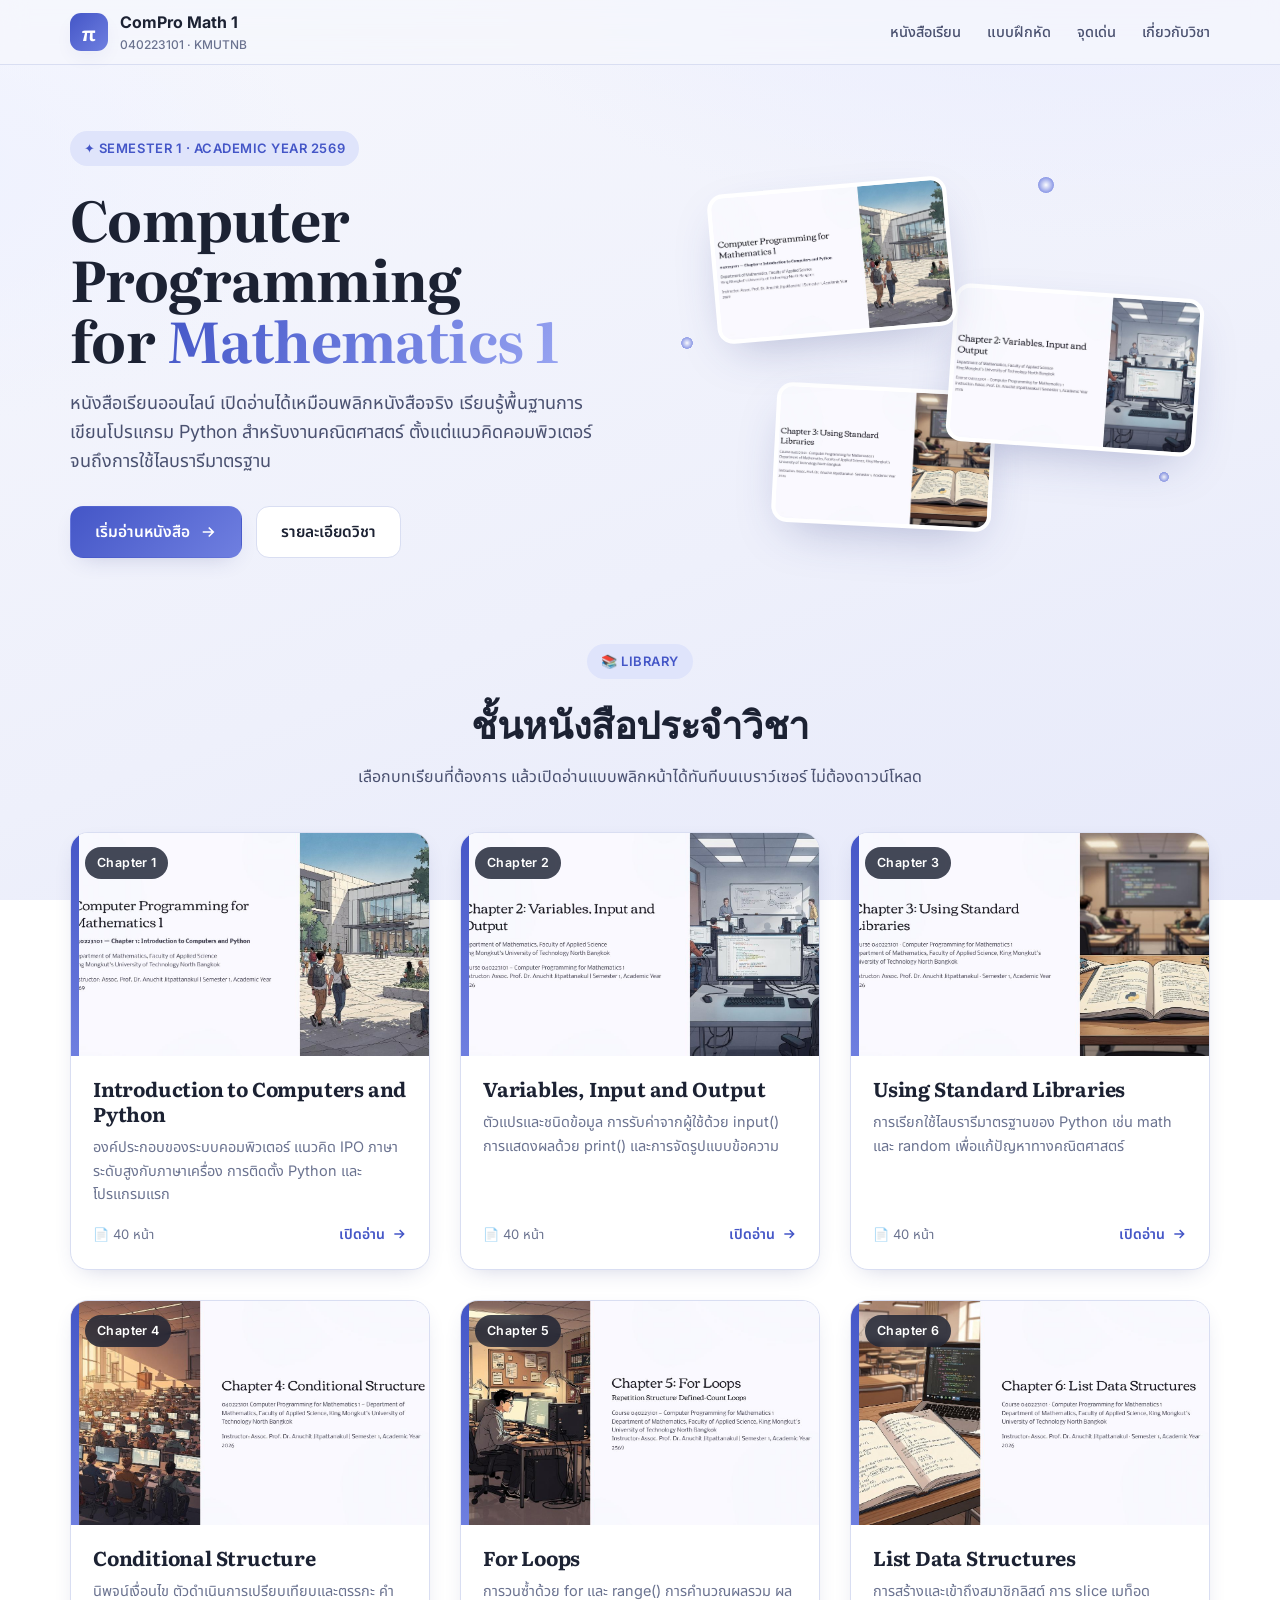
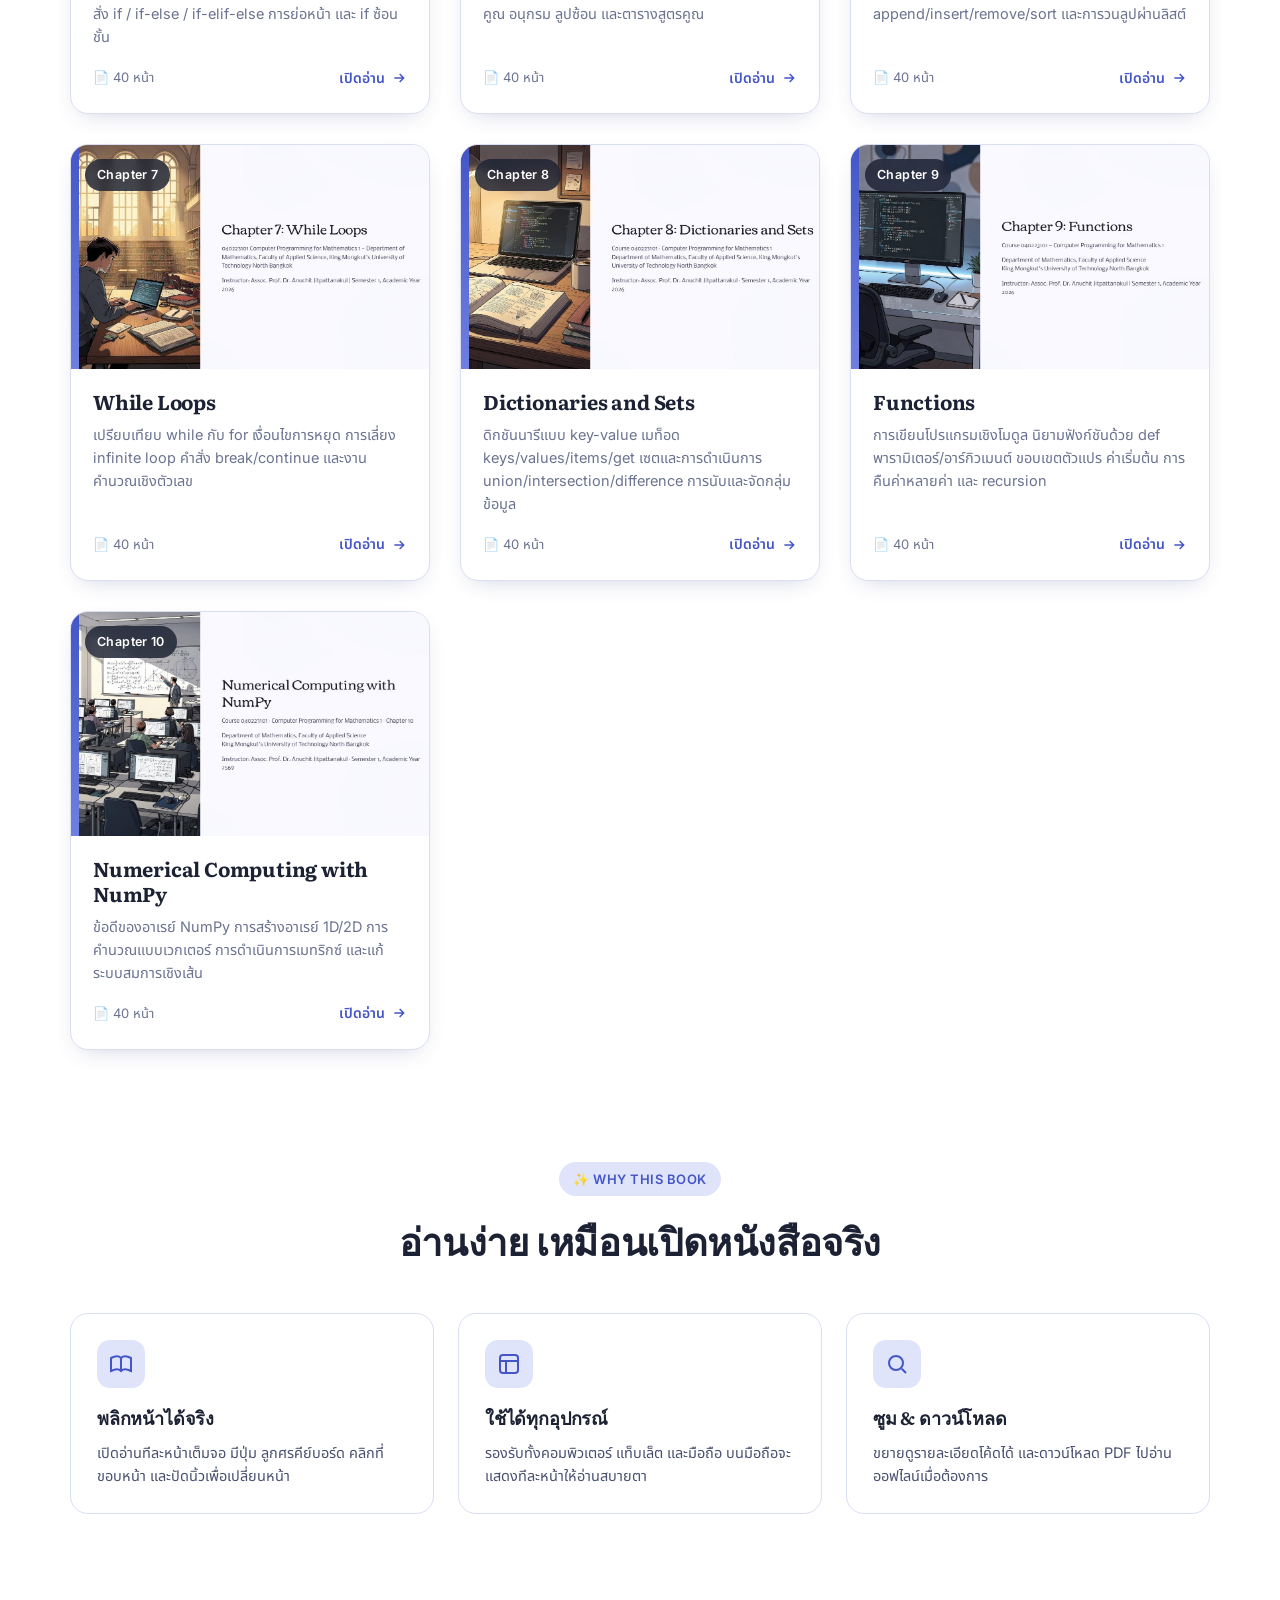
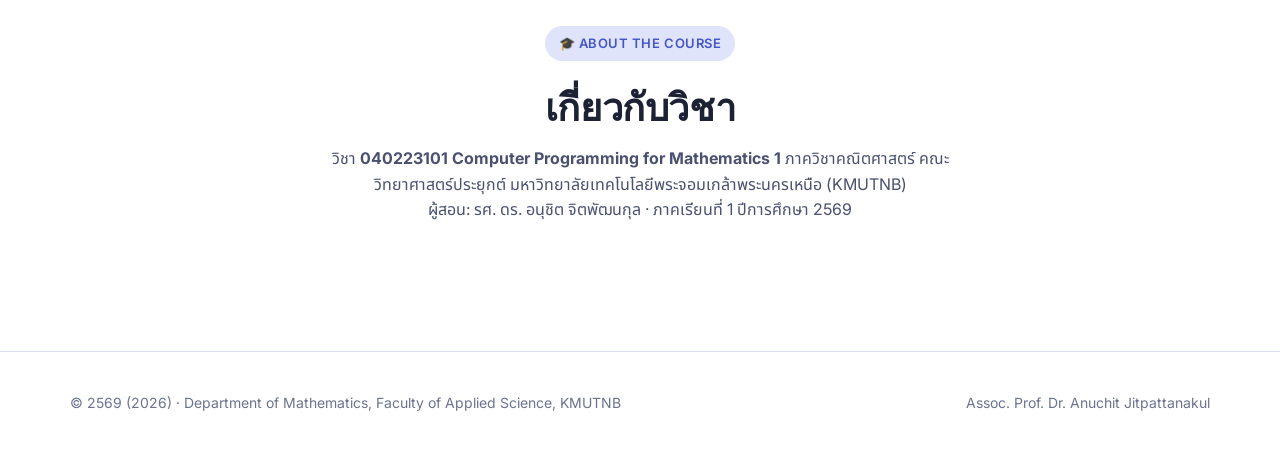
==== index.html @ 6111bec7 "เพิ่มหน้าแบบฝึกหัด (Colab) รายบท 1–10 - เพิ่มโน้ตบุ๊กแบบฝึกหัดใน exercises/chapter-1..10.ipynb - สร้" ====
<!DOCTYPE html>
<html lang="th">
<head>
  <meta charset="UTF-8" />
  <meta name="viewport" content="width=device-width, initial-scale=1.0" />
  <title>Computer Programming for Mathematics 1 — 040223101</title>
  <meta name="description" content="หนังสือเรียนออนไลน์ วิชา Computer Programming for Mathematics 1 (040223101) — KMUTNB" />
  <link rel="preconnect" href="https://fonts.googleapis.com" />
  <link rel="preconnect" href="https://fonts.gstatic.com" crossorigin />
  <link href="https://fonts.googleapis.com/css2?family=Literata:ital,opsz,wght@0,7..72,400;0,7..72,600;0,7..72,700;1,7..72,400&family=Inter:wght@400;500;600;700&family=Noto+Sans+Thai:wght@400;500;600;700&display=swap" rel="stylesheet" />
  <link rel="stylesheet" href="assets/css/style.css" />
  <link rel="icon" href="data:image/svg+xml,%3Csvg xmlns='http://www.w3.org/2000/svg' viewBox='0 0 100 100'%3E%3Crect width='100' height='100' rx='24' fill='%234456c7'/%3E%3Ctext x='50' y='70' font-size='62' text-anchor='middle' fill='white' font-family='Georgia'%3E%CF%80%3C/text%3E%3C/svg%3E" />
</head>
<body>
  <!-- Top bar -->
  <header class="topbar">
    <div class="container">
      <a class="brand" href="index.html">
        <span class="logo">π</span>
        <span>ComPro Math 1
          <small>040223101 · KMUTNB</small>
        </span>
      </a>
      <nav class="topnav">
        <a href="#books">หนังสือเรียน</a>
        <a href="exercises.html">แบบฝึกหัด</a>
        <a href="#features">จุดเด่น</a>
        <a href="#about">เกี่ยวกับวิชา</a>
      </nav>
    </div>
  </header>

  <!-- Hero -->
  <section class="hero">
    <div class="container hero-grid">
      <div>
        <span class="eyebrow">✦ Semester 1 · Academic Year 2569</span>
        <h1>Computer Programming<br />for <span class="grad">Mathematics 1</span></h1>
        <p class="lead">
          หนังสือเรียนออนไลน์ เปิดอ่านได้เหมือนพลิกหนังสือจริง
          เรียนรู้พื้นฐานการเขียนโปรแกรม Python สำหรับงานคณิตศาสตร์
          ตั้งแต่แนวคิดคอมพิวเตอร์จนถึงการใช้ไลบรารีมาตรฐาน
        </p>
        <div class="hero-cta">
          <a class="btn btn-primary" href="#books">
            เริ่มอ่านหนังสือ
            <svg width="18" height="18" viewBox="0 0 24 24" fill="none" stroke="currentColor" stroke-width="2.2"><path d="M5 12h14M13 6l6 6-6 6"/></svg>
          </a>
          <a class="btn btn-ghost" href="#about">รายละเอียดวิชา</a>
        </div>
      </div>
      <div class="hero-art" aria-hidden="true">
        <div class="float-card c1"><img src="assets/img/covers/chapter-1.jpg" alt="" /></div>
        <div class="float-card c2"><img src="assets/img/covers/chapter-2.jpg" alt="" /></div>
        <div class="float-card c3"><img src="assets/img/covers/chapter-3.jpg" alt="" /></div>
        <span class="spark" style="top:6%; right:30%;"></span>
        <span class="spark" style="bottom:14%; right:8%; width:10px; height:10px;"></span>
        <span class="spark" style="top:48%; left:-2%; width:12px; height:12px;"></span>
      </div>
    </div>
  </section>

  <!-- Books -->
  <section class="section" id="books">
    <div class="container">
      <div class="section-head">
        <span class="eyebrow">📚 Library</span>
        <h2>ชั้นหนังสือประจำวิชา</h2>
        <p>เลือกบทเรียนที่ต้องการ แล้วเปิดอ่านแบบพลิกหน้าได้ทันทีบนเบราว์เซอร์ ไม่ต้องดาวน์โหลด</p>
      </div>
      <div class="shelf">

        <a class="book" href="reader.html?book=chapter-1">
          <div class="book-cover">
            <span class="spine"></span>
            <img src="assets/img/covers/chapter-1.jpg" alt="ปกบทที่ 1" />
            <span class="ch-badge">Chapter 1</span>
          </div>
          <div class="book-body">
            <h3>Introduction to Computers and Python</h3>
            <p>องค์ประกอบของระบบคอมพิวเตอร์ แนวคิด IPO ภาษาระดับสูงกับภาษาเครื่อง การติดตั้ง Python และโปรแกรมแรก</p>
            <div class="book-meta">
              <span class="pages">📄 40 หน้า</span>
              <span class="open">เปิดอ่าน
                <svg width="16" height="16" viewBox="0 0 24 24" fill="none" stroke="currentColor" stroke-width="2.2"><path d="M5 12h14M13 6l6 6-6 6"/></svg>
              </span>
            </div>
          </div>
        </a>

        <a class="book" href="reader.html?book=chapter-2">
          <div class="book-cover">
            <span class="spine"></span>
            <img src="assets/img/covers/chapter-2.jpg" alt="ปกบทที่ 2" />
            <span class="ch-badge">Chapter 2</span>
          </div>
          <div class="book-body">
            <h3>Variables, Input and Output</h3>
            <p>ตัวแปรและชนิดข้อมูล การรับค่าจากผู้ใช้ด้วย input() การแสดงผลด้วย print() และการจัดรูปแบบข้อความ</p>
            <div class="book-meta">
              <span class="pages">📄 40 หน้า</span>
              <span class="open">เปิดอ่าน
                <svg width="16" height="16" viewBox="0 0 24 24" fill="none" stroke="currentColor" stroke-width="2.2"><path d="M5 12h14M13 6l6 6-6 6"/></svg>
              </span>
            </div>
          </div>
        </a>

        <a class="book" href="reader.html?book=chapter-3">
          <div class="book-cover">
            <span class="spine"></span>
            <img src="assets/img/covers/chapter-3.jpg" alt="ปกบทที่ 3" />
            <span class="ch-badge">Chapter 3</span>
          </div>
          <div class="book-body">
            <h3>Using Standard Libraries</h3>
            <p>การเรียกใช้ไลบรารีมาตรฐานของ Python เช่น math และ random เพื่อแก้ปัญหาทางคณิตศาสตร์</p>
            <div class="book-meta">
              <span class="pages">📄 40 หน้า</span>
              <span class="open">เปิดอ่าน
                <svg width="16" height="16" viewBox="0 0 24 24" fill="none" stroke="currentColor" stroke-width="2.2"><path d="M5 12h14M13 6l6 6-6 6"/></svg>
              </span>
            </div>
          </div>
        </a>

        <a class="book" href="reader.html?book=chapter-4">
          <div class="book-cover">
            <span class="spine"></span>
            <img src="assets/img/covers/chapter-4.jpg" alt="ปกบทที่ 4" />
            <span class="ch-badge">Chapter 4</span>
          </div>
          <div class="book-body">
            <h3>Conditional Structure</h3>
            <p>นิพจน์เงื่อนไข ตัวดำเนินการเปรียบเทียบและตรรกะ คำสั่ง if / if-else / if-elif-else การย่อหน้า และ if ซ้อนชั้น</p>
            <div class="book-meta">
              <span class="pages">📄 40 หน้า</span>
              <span class="open">เปิดอ่าน
                <svg width="16" height="16" viewBox="0 0 24 24" fill="none" stroke="currentColor" stroke-width="2.2"><path d="M5 12h14M13 6l6 6-6 6"/></svg>
              </span>
            </div>
          </div>
        </a>

        <a class="book" href="reader.html?book=chapter-5">
          <div class="book-cover">
            <span class="spine"></span>
            <img src="assets/img/covers/chapter-5.jpg" alt="ปกบทที่ 5" />
            <span class="ch-badge">Chapter 5</span>
          </div>
          <div class="book-body">
            <h3>For Loops</h3>
            <p>การวนซ้ำด้วย for และ range() การคำนวณผลรวม ผลคูณ อนุกรม ลูปซ้อน และตารางสูตรคูณ</p>
            <div class="book-meta">
              <span class="pages">📄 40 หน้า</span>
              <span class="open">เปิดอ่าน
                <svg width="16" height="16" viewBox="0 0 24 24" fill="none" stroke="currentColor" stroke-width="2.2"><path d="M5 12h14M13 6l6 6-6 6"/></svg>
              </span>
            </div>
          </div>
        </a>

        <a class="book" href="reader.html?book=chapter-6">
          <div class="book-cover">
            <span class="spine"></span>
            <img src="assets/img/covers/chapter-6.jpg" alt="ปกบทที่ 6" />
            <span class="ch-badge">Chapter 6</span>
          </div>
          <div class="book-body">
            <h3>List Data Structures</h3>
            <p>การสร้างและเข้าถึงสมาชิกลิสต์ การ slice เมท็อด append/insert/remove/sort และการวนลูปผ่านลิสต์</p>
            <div class="book-meta">
              <span class="pages">📄 40 หน้า</span>
              <span class="open">เปิดอ่าน
                <svg width="16" height="16" viewBox="0 0 24 24" fill="none" stroke="currentColor" stroke-width="2.2"><path d="M5 12h14M13 6l6 6-6 6"/></svg>
              </span>
            </div>
          </div>
        </a>

        <a class="book" href="reader.html?book=chapter-7">
          <div class="book-cover">
            <span class="spine"></span>
            <img src="assets/img/covers/chapter-7.jpg" alt="ปกบทที่ 7" />
            <span class="ch-badge">Chapter 7</span>
          </div>
          <div class="book-body">
            <h3>While Loops</h3>
            <p>เปรียบเทียบ while กับ for เงื่อนไขการหยุด การเลี่ยง infinite loop คำสั่ง break/continue และงานคำนวณเชิงตัวเลข</p>
            <div class="book-meta">
              <span class="pages">📄 40 หน้า</span>
              <span class="open">เปิดอ่าน
                <svg width="16" height="16" viewBox="0 0 24 24" fill="none" stroke="currentColor" stroke-width="2.2"><path d="M5 12h14M13 6l6 6-6 6"/></svg>
              </span>
            </div>
          </div>
        </a>

        <a class="book" href="reader.html?book=chapter-8">
          <div class="book-cover">
            <span class="spine"></span>
            <img src="assets/img/covers/chapter-8.jpg" alt="ปกบทที่ 8" />
            <span class="ch-badge">Chapter 8</span>
          </div>
          <div class="book-body">
            <h3>Dictionaries and Sets</h3>
            <p>ดิกชันนารีแบบ key-value เมท็อด keys/values/items/get เซตและการดำเนินการ union/intersection/difference การนับและจัดกลุ่มข้อมูล</p>
            <div class="book-meta">
              <span class="pages">📄 40 หน้า</span>
              <span class="open">เปิดอ่าน
                <svg width="16" height="16" viewBox="0 0 24 24" fill="none" stroke="currentColor" stroke-width="2.2"><path d="M5 12h14M13 6l6 6-6 6"/></svg>
              </span>
            </div>
          </div>
        </a>

        <a class="book" href="reader.html?book=chapter-9">
          <div class="book-cover">
            <span class="spine"></span>
            <img src="assets/img/covers/chapter-9.jpg" alt="ปกบทที่ 9" />
            <span class="ch-badge">Chapter 9</span>
          </div>
          <div class="book-body">
            <h3>Functions</h3>
            <p>การเขียนโปรแกรมเชิงโมดูล นิยามฟังก์ชันด้วย def พารามิเตอร์/อาร์กิวเมนต์ ขอบเขตตัวแปร ค่าเริ่มต้น การคืนค่าหลายค่า และ recursion</p>
            <div class="book-meta">
              <span class="pages">📄 40 หน้า</span>
              <span class="open">เปิดอ่าน
                <svg width="16" height="16" viewBox="0 0 24 24" fill="none" stroke="currentColor" stroke-width="2.2"><path d="M5 12h14M13 6l6 6-6 6"/></svg>
              </span>
            </div>
          </div>
        </a>

        <a class="book" href="reader.html?book=chapter-10">
          <div class="book-cover">
            <span class="spine"></span>
            <img src="assets/img/covers/chapter-10.jpg" alt="ปกบทที่ 10" />
            <span class="ch-badge">Chapter 10</span>
          </div>
          <div class="book-body">
            <h3>Numerical Computing with NumPy</h3>
            <p>ข้อดีของอาเรย์ NumPy การสร้างอาเรย์ 1D/2D การคำนวณแบบเวกเตอร์ การดำเนินการเมทริกซ์ และแก้ระบบสมการเชิงเส้น</p>
            <div class="book-meta">
              <span class="pages">📄 40 หน้า</span>
              <span class="open">เปิดอ่าน
                <svg width="16" height="16" viewBox="0 0 24 24" fill="none" stroke="currentColor" stroke-width="2.2"><path d="M5 12h14M13 6l6 6-6 6"/></svg>
              </span>
            </div>
          </div>
        </a>

      </div>
    </div>
  </section>

  <!-- Features -->
  <section class="section" id="features">
    <div class="container">
      <div class="section-head">
        <span class="eyebrow">✨ Why this book</span>
        <h2>อ่านง่าย เหมือนเปิดหนังสือจริง</h2>
      </div>
      <div class="features">
        <div class="feature">
          <div class="ico"><svg width="24" height="24" viewBox="0 0 24 24" fill="none" stroke="currentColor" stroke-width="2"><path d="M2 6c4-2 8-2 10 0 2-2 6-2 10 0v13c-4-2-8-2-10 0-2-2-6-2-10 0V6Z"/><path d="M12 6v13"/></svg></div>
          <h3>พลิกหน้าได้จริง</h3>
          <p>เปิดอ่านทีละหน้าเต็มจอ มีปุ่ม ลูกศรคีย์บอร์ด คลิกที่ขอบหน้า และปัดนิ้วเพื่อเปลี่ยนหน้า</p>
        </div>
        <div class="feature">
          <div class="ico"><svg width="24" height="24" viewBox="0 0 24 24" fill="none" stroke="currentColor" stroke-width="2"><rect x="3" y="3" width="18" height="18" rx="3"/><path d="M3 9h18M9 21V9"/></svg></div>
          <h3>ใช้ได้ทุกอุปกรณ์</h3>
          <p>รองรับทั้งคอมพิวเตอร์ แท็บเล็ต และมือถือ บนมือถือจะแสดงทีละหน้าให้อ่านสบายตา</p>
        </div>
        <div class="feature">
          <div class="ico"><svg width="24" height="24" viewBox="0 0 24 24" fill="none" stroke="currentColor" stroke-width="2"><circle cx="11" cy="11" r="7"/><path d="m21 21-4.3-4.3"/></svg></div>
          <h3>ซูม &amp; ดาวน์โหลด</h3>
          <p>ขยายดูรายละเอียดโค้ดได้ และดาวน์โหลด PDF ไปอ่านออฟไลน์เมื่อต้องการ</p>
        </div>
      </div>
    </div>
  </section>

  <!-- About -->
  <section class="section" id="about">
    <div class="container">
      <div class="section-head">
        <span class="eyebrow">🎓 About the course</span>
        <h2>เกี่ยวกับวิชา</h2>
        <p>
          วิชา <strong>040223101 Computer Programming for Mathematics 1</strong>
          ภาควิชาคณิตศาสตร์ คณะวิทยาศาสตร์ประยุกต์
          มหาวิทยาลัยเทคโนโลยีพระจอมเกล้าพระนครเหนือ (KMUTNB)<br />
          ผู้สอน: รศ. ดร. อนุชิต จิตพัฒนกุล · ภาคเรียนที่ 1 ปีการศึกษา 2569
        </p>
      </div>
    </div>
  </section>

  <footer class="footer">
    <div class="container">
      <span>© 2569 (2026) · Department of Mathematics, Faculty of Applied Science, KMUTNB</span>
      <span>Assoc. Prof. Dr. Anuchit Jitpattanakul</span>
    </div>
  </footer>
</body>
</html>
---- assets/css/style.css ----
/* ============================================================
   Computer Programming for Mathematics 1
   Anime-themed course site — matches the Gamma slide aesthetic
   ============================================================ */

:root {
  --bg-1: #f6f7fd;
  --bg-2: #eef0fb;
  --bg-3: #e6e9fa;
  --ink: #1c2233;
  --ink-soft: #4a5170;
  --muted: #6b7390;
  --accent: #4456c7;       /* periwinkle / indigo */
  --accent-2: #6f7fe0;
  --accent-soft: #c8d0f6;  /* lavender boxes from the slides */
  --accent-bg: #dfe4fb;
  --card: #ffffff;
  --line: #d9def2;
  --shadow: 0 18px 50px -18px rgba(45, 56, 130, .35);
  --shadow-sm: 0 8px 24px -12px rgba(45, 56, 130, .30);
  --serif: "Literata", "Lora", Georgia, "Times New Roman", serif;
  --sans: "Inter", "Noto Sans Thai", system-ui, -apple-system, sans-serif;
  --radius: 18px;
}

* { box-sizing: border-box; margin: 0; padding: 0; }

html { scroll-behavior: smooth; }

body {
  font-family: var(--sans);
  color: var(--ink);
  background:
    radial-gradient(1200px 600px at 85% -10%, #e9ecff 0%, transparent 55%),
    radial-gradient(900px 500px at -10% 20%, #eef1ff 0%, transparent 50%),
    linear-gradient(160deg, var(--bg-1) 0%, var(--bg-2) 60%, var(--bg-3) 100%);
  background-attachment: fixed;
  min-height: 100vh;
  line-height: 1.6;
  -webkit-font-smoothing: antialiased;
}

h1, h2, h3, .serif { font-family: var(--serif); letter-spacing: -.01em; }

a { color: var(--accent); text-decoration: none; }
a:hover { text-decoration: underline; }

.container { width: min(1140px, 92vw); margin: 0 auto; }

/* ---------- Top bar ---------- */
.topbar {
  position: sticky; top: 0; z-index: 50;
  backdrop-filter: blur(12px);
  background: rgba(246, 247, 253, .72);
  border-bottom: 1px solid var(--line);
}
.topbar .container {
  display: flex; align-items: center; justify-content: space-between;
  height: 64px;
}
.brand { display: flex; align-items: center; gap: 12px; font-weight: 700; color: var(--ink); }
.brand .logo {
  width: 38px; height: 38px; border-radius: 11px;
  display: grid; place-items: center; color: #fff; font-family: var(--serif);
  font-size: 20px; font-weight: 700;
  background: linear-gradient(135deg, var(--accent) 0%, var(--accent-2) 100%);
  box-shadow: var(--shadow-sm);
}
.brand small { display: block; font-weight: 500; color: var(--muted); font-size: 12px; }
.topnav { display: flex; gap: 26px; font-size: 14.5px; font-weight: 500; }
.topnav a { color: var(--ink-soft); }
.topnav a:hover { color: var(--accent); text-decoration: none; }

/* ---------- Hero ---------- */
.hero { padding: 66px 0 30px; }
.hero-grid {
  display: grid; grid-template-columns: 1.05fr .95fr; gap: 48px; align-items: center;
}
.eyebrow {
  display: inline-flex; align-items: center; gap: 8px;
  font-size: 13px; font-weight: 600; letter-spacing: .04em; text-transform: uppercase;
  color: var(--accent); background: var(--accent-bg);
  padding: 7px 14px; border-radius: 999px; margin-bottom: 22px;
}
.hero h1 { font-size: clamp(34px, 5vw, 56px); line-height: 1.08; color: var(--ink); }
.hero h1 .grad {
  background: linear-gradient(120deg, var(--accent) 0%, var(--accent-2) 60%, #9aa6f2 100%);
  -webkit-background-clip: text; background-clip: text; -webkit-text-fill-color: transparent;
}
.hero p.lead { margin-top: 20px; font-size: 18px; color: var(--ink-soft); max-width: 30em; }
.hero-cta { margin-top: 30px; display: flex; gap: 14px; flex-wrap: wrap; }

.btn {
  display: inline-flex; align-items: center; gap: 9px;
  padding: 13px 24px; border-radius: 13px; font-weight: 600; font-size: 15.5px;
  cursor: pointer; border: 1px solid transparent; transition: transform .15s ease, box-shadow .2s ease;
}
.btn:hover { text-decoration: none; transform: translateY(-2px); }
.btn-primary { background: linear-gradient(135deg, var(--accent) 0%, var(--accent-2) 100%); color: #fff; box-shadow: var(--shadow-sm); }
.btn-ghost { background: #fff; color: var(--ink); border-color: var(--line); }

/* Hero art — anime cover collage */
.hero-art { position: relative; height: 380px; }
.hero-art .float-card {
  position: absolute; border-radius: 16px; overflow: hidden;
  box-shadow: var(--shadow); border: 4px solid #fff;
  background: #fff;
}
.hero-art img { display: block; width: 100%; height: 100%; object-fit: cover; }
.hero-art .c1 { width: 240px; height: 150px; top: 8%;  left: 4%;  transform: rotate(-5deg); z-index: 3; }
.hero-art .c2 { width: 250px; height: 158px; top: 36%; right: 2%; transform: rotate(4deg);  z-index: 2; }
.hero-art .c3 { width: 220px; height: 140px; bottom: 2%; left: 16%; transform: rotate(3deg); z-index: 1; }
.hero-art .spark {
  position: absolute; width: 16px; height: 16px; border-radius: 50%;
  background: radial-gradient(circle, #fff 0%, var(--accent-2) 70%, transparent 71%);
  opacity: .8;
}

/* ---------- Section headings ---------- */
.section { padding: 56px 0; }
.section-head { text-align: center; margin-bottom: 42px; }
.section-head .eyebrow { margin-bottom: 14px; }
.section-head h2 { font-size: clamp(26px, 3.4vw, 38px); color: var(--ink); }
.section-head p { color: var(--ink-soft); margin-top: 10px; max-width: 40em; margin-inline: auto; }

/* ---------- Bookshelf ---------- */
.shelf { display: grid; grid-template-columns: repeat(3, 1fr); gap: 30px; }
.book {
  position: relative; background: var(--card); border: 1px solid var(--line);
  border-radius: var(--radius); overflow: hidden; box-shadow: var(--shadow-sm);
  transition: transform .2s ease, box-shadow .25s ease;
  display: flex; flex-direction: column;
}
.book:hover { transform: translateY(-6px); box-shadow: var(--shadow); text-decoration: none; }
.book-cover { position: relative; aspect-ratio: 16 / 10; overflow: hidden; background: var(--accent-soft); }
.book-cover img { width: 100%; height: 100%; object-fit: cover; transition: transform .4s ease; }
.book:hover .book-cover img { transform: scale(1.05); }
.book-cover .ch-badge {
  position: absolute; top: 14px; left: 14px;
  background: rgba(28, 34, 51, .82); color: #fff; backdrop-filter: blur(4px);
  font-size: 12.5px; font-weight: 600; letter-spacing: .03em;
  padding: 6px 12px; border-radius: 999px;
}
.book-cover .spine { position: absolute; left: 0; top: 0; bottom: 0; width: 8px;
  background: linear-gradient(var(--accent), var(--accent-2)); }
.book-body { padding: 20px 22px 24px; flex: 1; display: flex; flex-direction: column; }
.book-body h3 { font-size: 20px; color: var(--ink); line-height: 1.25; }
.book-body p { color: var(--muted); font-size: 14.5px; margin-top: 9px; flex: 1; }
.book-meta { display: flex; align-items: center; justify-content: space-between; margin-top: 18px; }
.book-meta .pages { font-size: 13px; color: var(--muted); display: inline-flex; align-items: center; gap: 6px; }
.book-meta .open {
  font-size: 14px; font-weight: 600; color: var(--accent);
  display: inline-flex; align-items: center; gap: 6px;
}
.book:hover .open svg { transform: translateX(3px); }
.book .open svg { transition: transform .2s ease; }

/* ---------- Feature strip ---------- */
.features { display: grid; grid-template-columns: repeat(3, 1fr); gap: 24px; }
.feature {
  background: rgba(255,255,255,.7); border: 1px solid var(--line);
  border-radius: var(--radius); padding: 26px;
}
.feature .ico {
  width: 48px; height: 48px; border-radius: 13px; display: grid; place-items: center;
  background: var(--accent-bg); color: var(--accent); margin-bottom: 16px;
}
.feature h3 { font-size: 18px; }
.feature p { color: var(--ink-soft); font-size: 14.5px; margin-top: 8px; }

/* ---------- Footer ---------- */
.footer { margin-top: 30px; padding: 40px 0; border-top: 1px solid var(--line); color: var(--muted); font-size: 14px; }
.footer .container { display: flex; justify-content: space-between; gap: 18px; flex-wrap: wrap; }

/* ---------- Responsive ---------- */
@media (max-width: 880px) {
  .hero-grid { grid-template-columns: 1fr; gap: 30px; }
  .hero-art { height: 300px; order: -1; }
  .shelf { grid-template-columns: 1fr; }
  .features { grid-template-columns: 1fr; }
  .topnav { display: none; }
}
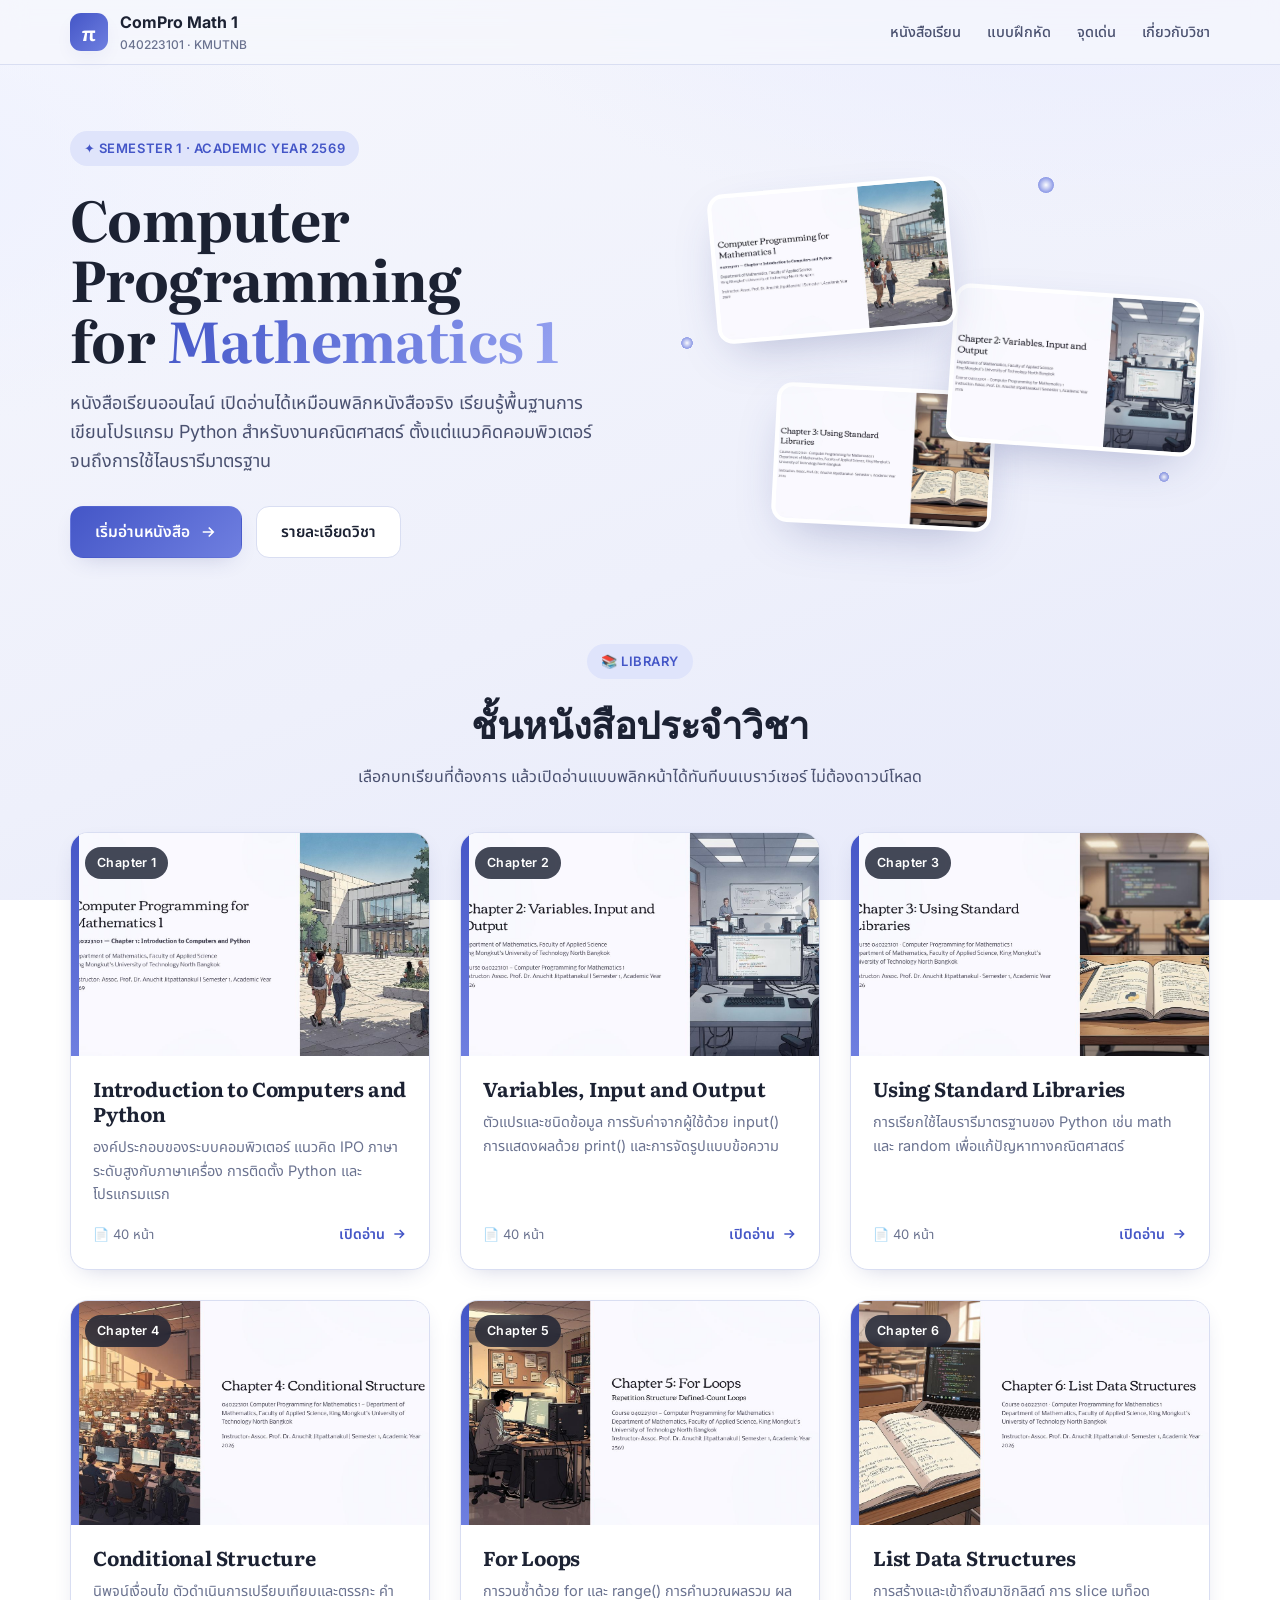
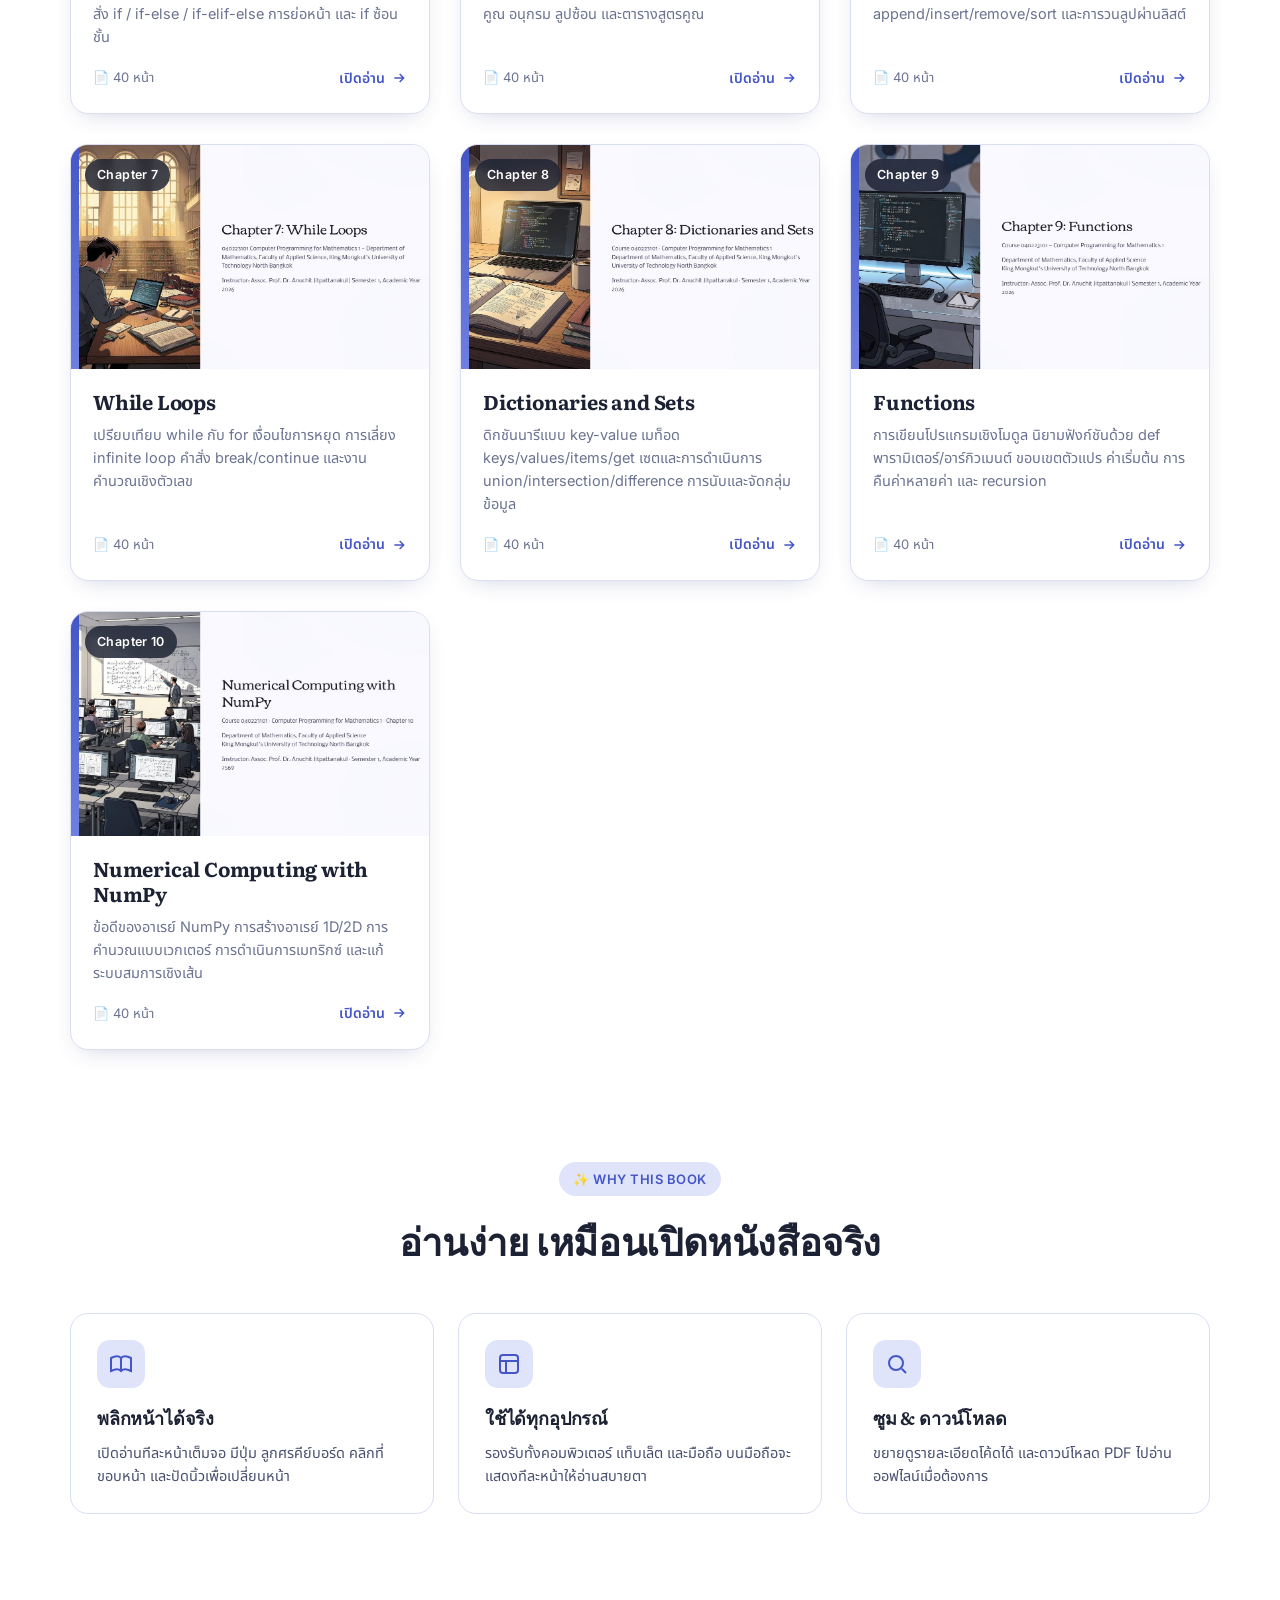
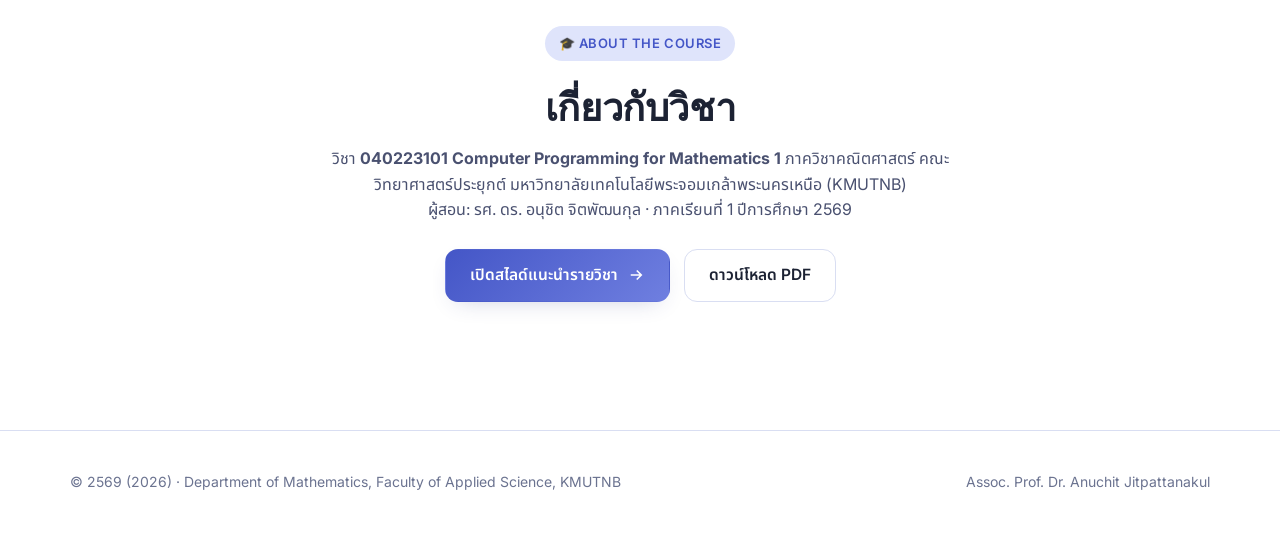
==== commit c99f3d5b: "เพิ่มสไลด์แนะนำรายวิชา (Chapter 0) ในส่วนเกี่ยวกับวิชา หน้าแรก - เพิ่ม books/chapter-0.pdf - ลงทะเบี" ====
--- a/index.html
+++ b/index.html
@@ -293,6 +293,13 @@
           มหาวิทยาลัยเทคโนโลยีพระจอมเกล้าพระนครเหนือ (KMUTNB)<br />
           ผู้สอน: รศ. ดร. อนุชิต จิตพัฒนกุล · ภาคเรียนที่ 1 ปีการศึกษา 2569
         </p>
+        <div class="hero-cta" style="justify-content: center; margin-top: 26px;">
+          <a class="btn btn-primary" href="reader.html?book=chapter-0">
+            เปิดสไลด์แนะนำรายวิชา
+            <svg width="18" height="18" viewBox="0 0 24 24" fill="none" stroke="currentColor" stroke-width="2.2"><path d="M5 12h14M13 6l6 6-6 6"/></svg>
+          </a>
+          <a class="btn btn-ghost" href="books/chapter-0.pdf" target="_blank" rel="noopener">ดาวน์โหลด PDF</a>
+        </div>
       </div>
     </div>
   </section>
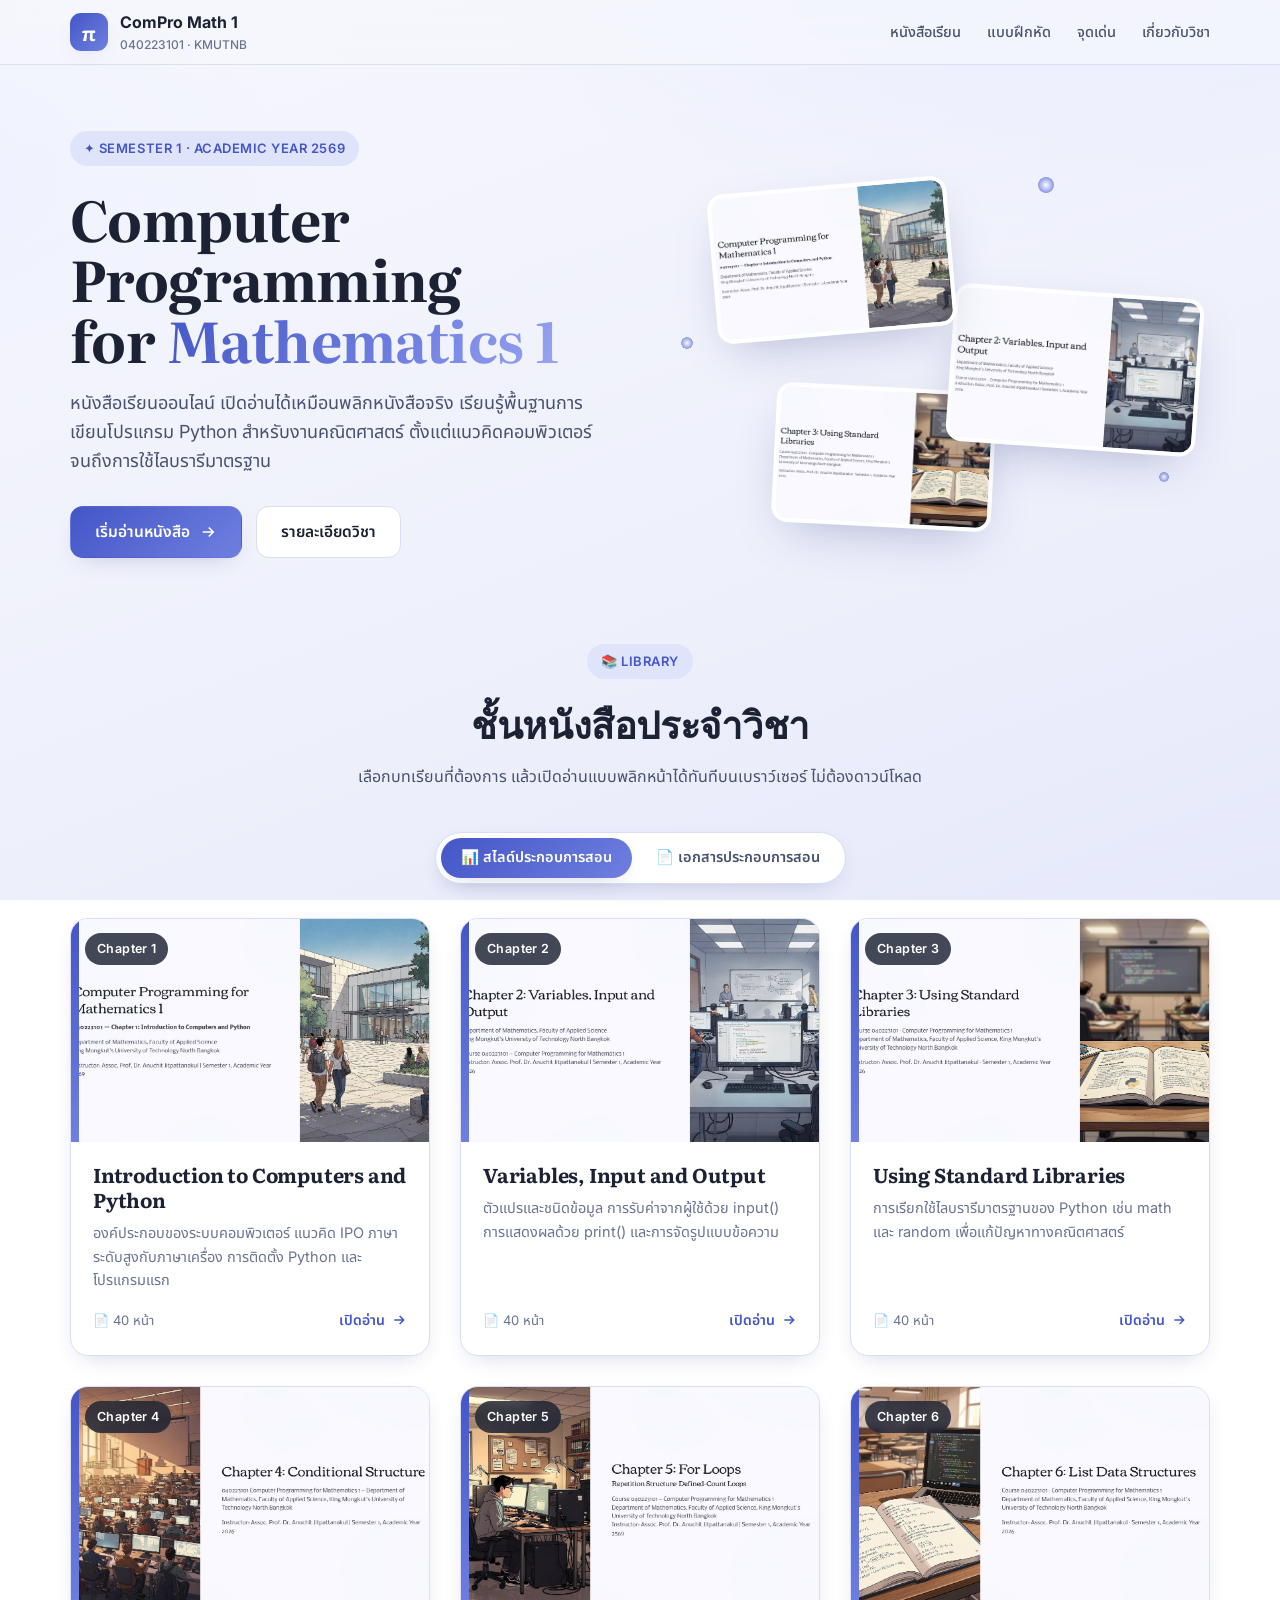
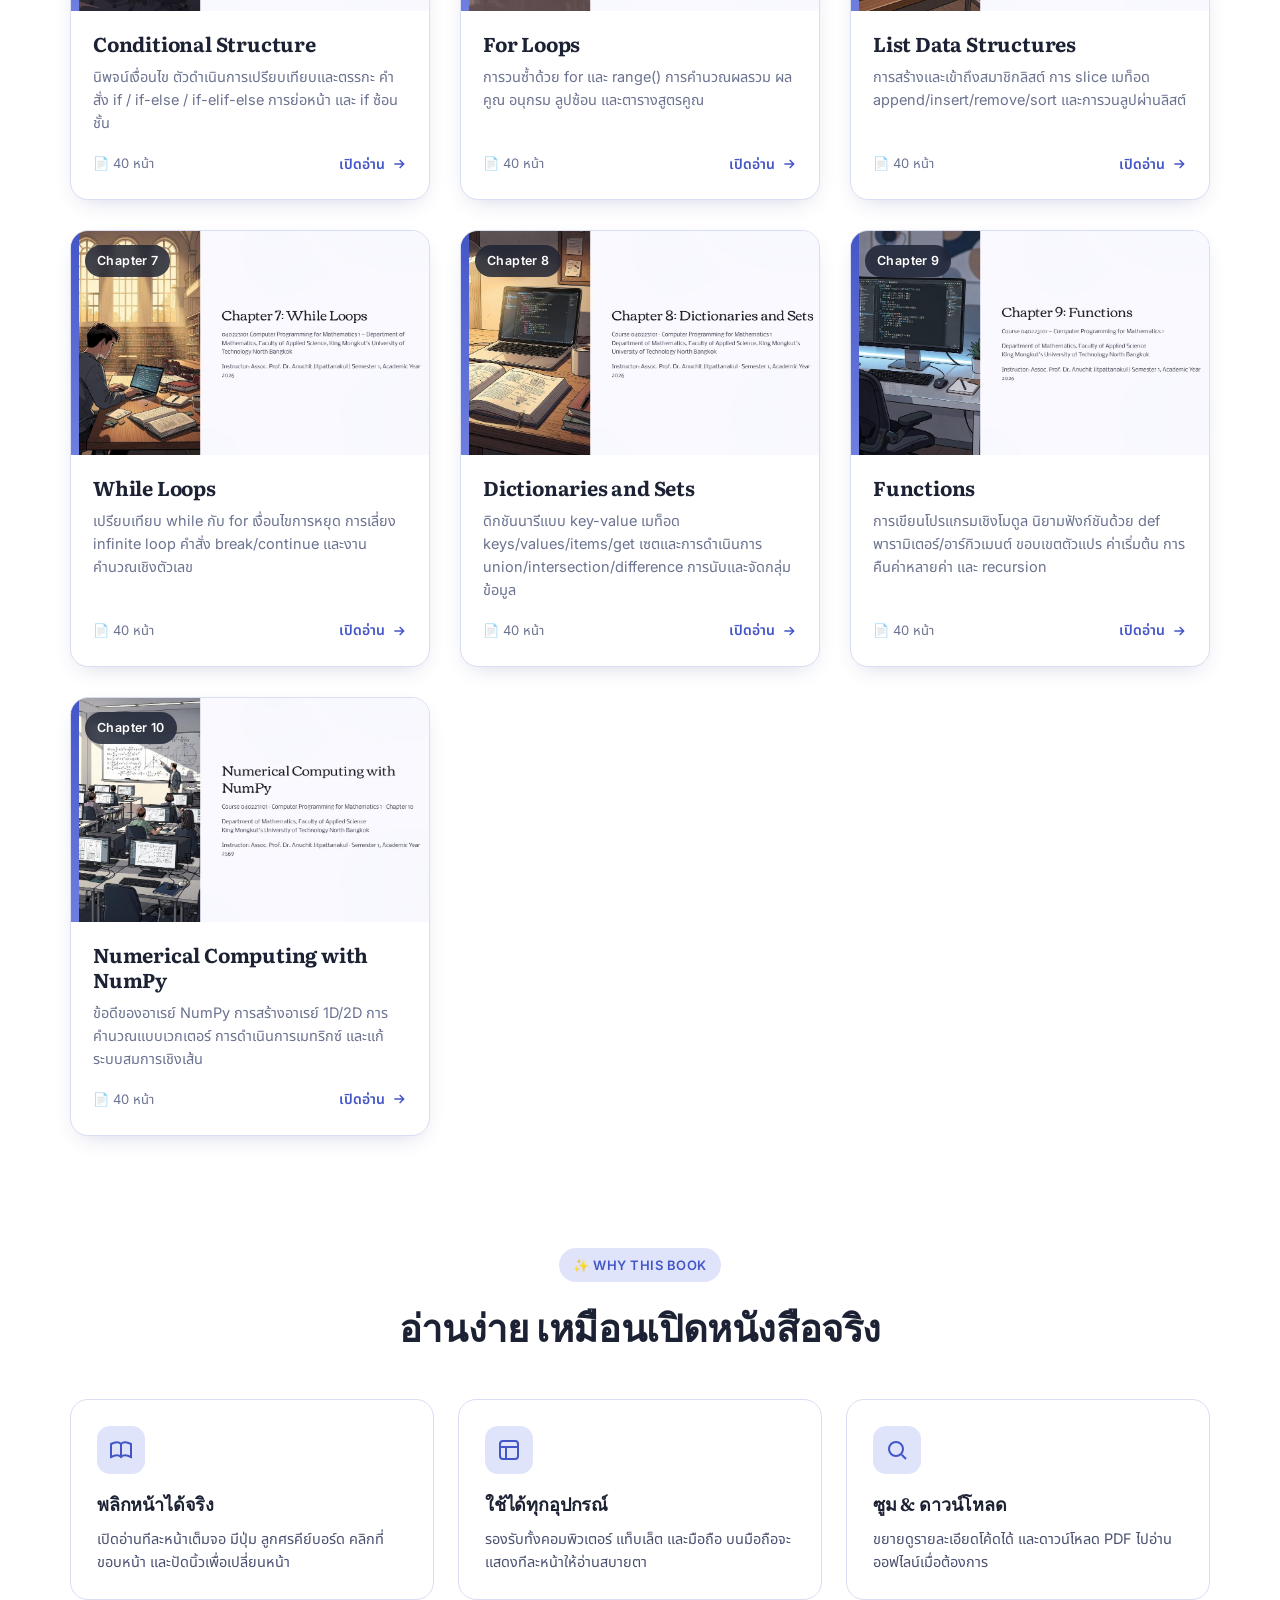
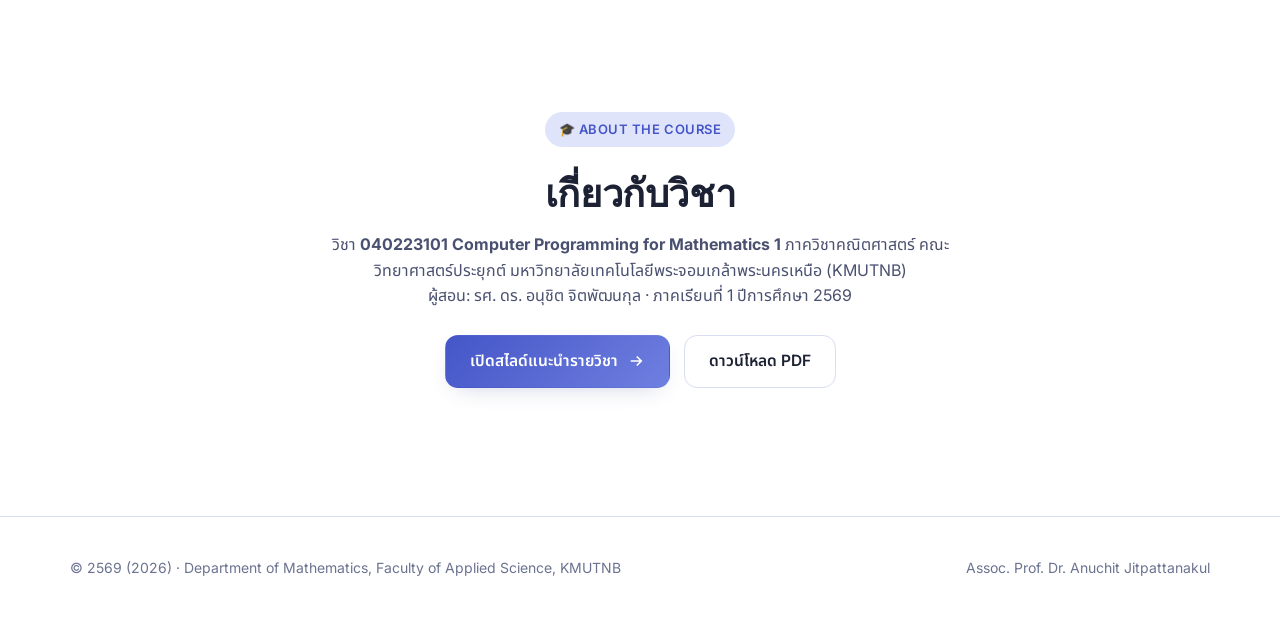
==== commit a064917d: "Add lecture handouts (เอกสารประกอบการสอน) to หนังสือเรียน Split the Library section into two tabs — " ====
--- a/index.html
+++ b/index.html
@@ -10,6 +10,23 @@
   <link href="https://fonts.googleapis.com/css2?family=Literata:ital,opsz,wght@0,7..72,400;0,7..72,600;0,7..72,700;1,7..72,400&family=Inter:wght@400;500;600;700&family=Noto+Sans+Thai:wght@400;500;600;700&display=swap" rel="stylesheet" />
   <link rel="stylesheet" href="assets/css/style.css" />
   <link rel="icon" href="data:image/svg+xml,%3Csvg xmlns='http://www.w3.org/2000/svg' viewBox='0 0 100 100'%3E%3Crect width='100' height='100' rx='24' fill='%234456c7'/%3E%3Ctext x='50' y='70' font-size='62' text-anchor='middle' fill='white' font-family='Georgia'%3E%CF%80%3C/text%3E%3C/svg%3E" />
+  <style>
+    /* ปุ่มสลับ สไลด์ / เอกสาร */
+    .shelf[hidden] { display: none; }
+    .seg-wrap { text-align: center; margin-bottom: 34px; }
+    .segmented { display: inline-flex; background: #fff; border: 1px solid var(--line);
+      border-radius: 999px; padding: 5px; gap: 4px; box-shadow: var(--shadow-sm); }
+    .segmented button { border: none; background: none; cursor: pointer; font-family: inherit;
+      padding: 9px 20px; border-radius: 999px; font-size: 14.5px; font-weight: 600;
+      color: var(--ink-soft); transition: all .15s ease; white-space: nowrap; }
+    .segmented button:hover { color: var(--accent); }
+    .segmented button.seg-active {
+      background: linear-gradient(135deg, var(--accent) 0%, var(--accent-2) 100%);
+      color: #fff; box-shadow: var(--shadow-sm); }
+    .book-cover .doc-tag { position: absolute; top: 12px; left: 12px; z-index: 2;
+      font-size: 11.5px; font-weight: 600; padding: 3px 10px; border-radius: 999px;
+      background: rgba(255,255,255,.92); color: var(--accent); box-shadow: var(--shadow-sm); }
+  </style>
 </head>
 <body>
   <!-- Top bar -->
@@ -68,7 +85,15 @@
         <h2>ชั้นหนังสือประจำวิชา</h2>
         <p>เลือกบทเรียนที่ต้องการ แล้วเปิดอ่านแบบพลิกหน้าได้ทันทีบนเบราว์เซอร์ ไม่ต้องดาวน์โหลด</p>
       </div>
-      <div class="shelf">
+
+      <div class="seg-wrap">
+        <div class="segmented" id="bookTabs">
+          <button type="button" class="seg-active" data-shelf="slides">📊 สไลด์ประกอบการสอน</button>
+          <button type="button" data-shelf="docs">📄 เอกสารประกอบการสอน</button>
+        </div>
+      </div>
+
+      <div class="shelf" id="shelf-slides">
 
         <a class="book" href="reader.html?book=chapter-1">
           <div class="book-cover">
@@ -243,6 +268,200 @@
             <p>ข้อดีของอาเรย์ NumPy การสร้างอาเรย์ 1D/2D การคำนวณแบบเวกเตอร์ การดำเนินการเมทริกซ์ และแก้ระบบสมการเชิงเส้น</p>
             <div class="book-meta">
               <span class="pages">📄 40 หน้า</span>
+              <span class="open">เปิดอ่าน
+                <svg width="16" height="16" viewBox="0 0 24 24" fill="none" stroke="currentColor" stroke-width="2.2"><path d="M5 12h14M13 6l6 6-6 6"/></svg>
+              </span>
+            </div>
+          </div>
+        </a>
+
+      </div>
+
+      <div class="shelf" id="shelf-docs" hidden>
+
+        <a class="book" href="reader.html?book=doc-1">
+          <div class="book-cover">
+            <span class="spine"></span>
+            <span class="doc-tag">เอกสาร</span>
+            <img src="assets/img/covers/chapter-1.jpg" alt="ปกเอกสารบทที่ 1" />
+            <span class="ch-badge">บทที่ 1</span>
+          </div>
+          <div class="book-body">
+            <h3>Introduction to Computers and Python</h3>
+            <p>องค์ประกอบของระบบคอมพิวเตอร์ แนวคิด IPO ภาษาระดับสูงกับภาษาเครื่อง การติดตั้ง Python และโปรแกรมแรก</p>
+            <div class="book-meta">
+              <span class="pages">📄 7 หน้า</span>
+              <span class="open">เปิดอ่าน
+                <svg width="16" height="16" viewBox="0 0 24 24" fill="none" stroke="currentColor" stroke-width="2.2"><path d="M5 12h14M13 6l6 6-6 6"/></svg>
+              </span>
+            </div>
+          </div>
+        </a>
+
+        <a class="book" href="reader.html?book=doc-2">
+          <div class="book-cover">
+            <span class="spine"></span>
+            <span class="doc-tag">เอกสาร</span>
+            <img src="assets/img/covers/chapter-2.jpg" alt="ปกเอกสารบทที่ 2" />
+            <span class="ch-badge">บทที่ 2</span>
+          </div>
+          <div class="book-body">
+            <h3>Variables, Input and Output</h3>
+            <p>ตัวแปรและชนิดข้อมูล การรับค่าจากผู้ใช้ด้วย input() การแสดงผลด้วย print() และการจัดรูปแบบข้อความ</p>
+            <div class="book-meta">
+              <span class="pages">📄 8 หน้า</span>
+              <span class="open">เปิดอ่าน
+                <svg width="16" height="16" viewBox="0 0 24 24" fill="none" stroke="currentColor" stroke-width="2.2"><path d="M5 12h14M13 6l6 6-6 6"/></svg>
+              </span>
+            </div>
+          </div>
+        </a>
+
+        <a class="book" href="reader.html?book=doc-3">
+          <div class="book-cover">
+            <span class="spine"></span>
+            <span class="doc-tag">เอกสาร</span>
+            <img src="assets/img/covers/chapter-3.jpg" alt="ปกเอกสารบทที่ 3" />
+            <span class="ch-badge">บทที่ 3</span>
+          </div>
+          <div class="book-body">
+            <h3>Using Standard Libraries</h3>
+            <p>การเรียกใช้ไลบรารีมาตรฐานของ Python เช่น math และ random เพื่อแก้ปัญหาทางคณิตศาสตร์</p>
+            <div class="book-meta">
+              <span class="pages">📄 6 หน้า</span>
+              <span class="open">เปิดอ่าน
+                <svg width="16" height="16" viewBox="0 0 24 24" fill="none" stroke="currentColor" stroke-width="2.2"><path d="M5 12h14M13 6l6 6-6 6"/></svg>
+              </span>
+            </div>
+          </div>
+        </a>
+
+        <a class="book" href="reader.html?book=doc-4">
+          <div class="book-cover">
+            <span class="spine"></span>
+            <span class="doc-tag">เอกสาร</span>
+            <img src="assets/img/covers/chapter-4.jpg" alt="ปกเอกสารบทที่ 4" />
+            <span class="ch-badge">บทที่ 4</span>
+          </div>
+          <div class="book-body">
+            <h3>Conditional Structure</h3>
+            <p>นิพจน์เงื่อนไข ตัวดำเนินการเปรียบเทียบและตรรกะ คำสั่ง if / if-else / if-elif-else การย่อหน้า และ if ซ้อนชั้น</p>
+            <div class="book-meta">
+              <span class="pages">📄 6 หน้า</span>
+              <span class="open">เปิดอ่าน
+                <svg width="16" height="16" viewBox="0 0 24 24" fill="none" stroke="currentColor" stroke-width="2.2"><path d="M5 12h14M13 6l6 6-6 6"/></svg>
+              </span>
+            </div>
+          </div>
+        </a>
+
+        <a class="book" href="reader.html?book=doc-5">
+          <div class="book-cover">
+            <span class="spine"></span>
+            <span class="doc-tag">เอกสาร</span>
+            <img src="assets/img/covers/chapter-5.jpg" alt="ปกเอกสารบทที่ 5" />
+            <span class="ch-badge">บทที่ 5</span>
+          </div>
+          <div class="book-body">
+            <h3>For Loops</h3>
+            <p>การวนซ้ำด้วย for และ range() การคำนวณผลรวม ผลคูณ อนุกรม ลูปซ้อน และตารางสูตรคูณ</p>
+            <div class="book-meta">
+              <span class="pages">📄 6 หน้า</span>
+              <span class="open">เปิดอ่าน
+                <svg width="16" height="16" viewBox="0 0 24 24" fill="none" stroke="currentColor" stroke-width="2.2"><path d="M5 12h14M13 6l6 6-6 6"/></svg>
+              </span>
+            </div>
+          </div>
+        </a>
+
+        <a class="book" href="reader.html?book=doc-6">
+          <div class="book-cover">
+            <span class="spine"></span>
+            <span class="doc-tag">เอกสาร</span>
+            <img src="assets/img/covers/chapter-6.jpg" alt="ปกเอกสารบทที่ 6" />
+            <span class="ch-badge">บทที่ 6</span>
+          </div>
+          <div class="book-body">
+            <h3>List Data Structures</h3>
+            <p>การสร้างและเข้าถึงสมาชิกลิสต์ การ slice เมท็อด append/insert/remove/sort และการวนลูปผ่านลิสต์</p>
+            <div class="book-meta">
+              <span class="pages">📄 6 หน้า</span>
+              <span class="open">เปิดอ่าน
+                <svg width="16" height="16" viewBox="0 0 24 24" fill="none" stroke="currentColor" stroke-width="2.2"><path d="M5 12h14M13 6l6 6-6 6"/></svg>
+              </span>
+            </div>
+          </div>
+        </a>
+
+        <a class="book" href="reader.html?book=doc-7">
+          <div class="book-cover">
+            <span class="spine"></span>
+            <span class="doc-tag">เอกสาร</span>
+            <img src="assets/img/covers/chapter-7.jpg" alt="ปกเอกสารบทที่ 7" />
+            <span class="ch-badge">บทที่ 7</span>
+          </div>
+          <div class="book-body">
+            <h3>While Loops</h3>
+            <p>เปรียบเทียบ while กับ for เงื่อนไขการหยุด การเลี่ยง infinite loop คำสั่ง break/continue และงานคำนวณเชิงตัวเลข</p>
+            <div class="book-meta">
+              <span class="pages">📄 5 หน้า</span>
+              <span class="open">เปิดอ่าน
+                <svg width="16" height="16" viewBox="0 0 24 24" fill="none" stroke="currentColor" stroke-width="2.2"><path d="M5 12h14M13 6l6 6-6 6"/></svg>
+              </span>
+            </div>
+          </div>
+        </a>
+
+        <a class="book" href="reader.html?book=doc-8">
+          <div class="book-cover">
+            <span class="spine"></span>
+            <span class="doc-tag">เอกสาร</span>
+            <img src="assets/img/covers/chapter-8.jpg" alt="ปกเอกสารบทที่ 8" />
+            <span class="ch-badge">บทที่ 8</span>
+          </div>
+          <div class="book-body">
+            <h3>Dictionaries and Sets</h3>
+            <p>ดิกชันนารีแบบ key-value เมท็อด keys/values/items/get เซตและการดำเนินการ union/intersection/difference การนับและจัดกลุ่มข้อมูล</p>
+            <div class="book-meta">
+              <span class="pages">📄 5 หน้า</span>
+              <span class="open">เปิดอ่าน
+                <svg width="16" height="16" viewBox="0 0 24 24" fill="none" stroke="currentColor" stroke-width="2.2"><path d="M5 12h14M13 6l6 6-6 6"/></svg>
+              </span>
+            </div>
+          </div>
+        </a>
+
+        <a class="book" href="reader.html?book=doc-9">
+          <div class="book-cover">
+            <span class="spine"></span>
+            <span class="doc-tag">เอกสาร</span>
+            <img src="assets/img/covers/chapter-9.jpg" alt="ปกเอกสารบทที่ 9" />
+            <span class="ch-badge">บทที่ 9</span>
+          </div>
+          <div class="book-body">
+            <h3>Functions</h3>
+            <p>การเขียนโปรแกรมเชิงโมดูล นิยามฟังก์ชันด้วย def พารามิเตอร์/อาร์กิวเมนต์ ขอบเขตตัวแปร ค่าเริ่มต้น การคืนค่าหลายค่า และ recursion</p>
+            <div class="book-meta">
+              <span class="pages">📄 7 หน้า</span>
+              <span class="open">เปิดอ่าน
+                <svg width="16" height="16" viewBox="0 0 24 24" fill="none" stroke="currentColor" stroke-width="2.2"><path d="M5 12h14M13 6l6 6-6 6"/></svg>
+              </span>
+            </div>
+          </div>
+        </a>
+
+        <a class="book" href="reader.html?book=doc-10">
+          <div class="book-cover">
+            <span class="spine"></span>
+            <span class="doc-tag">เอกสาร</span>
+            <img src="assets/img/covers/chapter-10.jpg" alt="ปกเอกสารบทที่ 10" />
+            <span class="ch-badge">บทที่ 10</span>
+          </div>
+          <div class="book-body">
+            <h3>Numerical Computing with NumPy</h3>
+            <p>ข้อดีของอาเรย์ NumPy การสร้างอาเรย์ 1D/2D การคำนวณแบบเวกเตอร์ การดำเนินการเมทริกซ์ และแก้ระบบสมการเชิงเส้น</p>
+            <div class="book-meta">
+              <span class="pages">📄 6 หน้า</span>
               <span class="open">เปิดอ่าน
                 <svg width="16" height="16" viewBox="0 0 24 24" fill="none" stroke="currentColor" stroke-width="2.2"><path d="M5 12h14M13 6l6 6-6 6"/></svg>
               </span>
@@ -310,5 +529,29 @@
       <span>Assoc. Prof. Dr. Anuchit Jitpattanakul</span>
     </div>
   </footer>
+  <script>
+    // สลับชั้นหนังสือ: สไลด์ / เอกสาร
+    (function () {
+      var tabs = document.getElementById('bookTabs');
+      if (!tabs) return;
+      var shelves = { slides: document.getElementById('shelf-slides'),
+                      docs:   document.getElementById('shelf-docs') };
+      tabs.addEventListener('click', function (e) {
+        var btn = e.target.closest('button[data-shelf]');
+        if (!btn) return;
+        var key = btn.getAttribute('data-shelf');
+        Array.prototype.forEach.call(tabs.querySelectorAll('button'), function (b) {
+          b.classList.toggle('seg-active', b === btn);
+        });
+        for (var k in shelves) { if (shelves[k]) shelves[k].hidden = (k !== key); }
+        if (history.replaceState) history.replaceState(null, '', key === 'docs' ? '#docs' : '#books');
+      });
+      // เปิดแท็บเอกสารอัตโนมัติเมื่อเข้าด้วย #docs
+      if (location.hash === '#docs') {
+        var b = tabs.querySelector('button[data-shelf="docs"]');
+        if (b) b.click();
+      }
+    })();
+  </script>
 </body>
 </html>
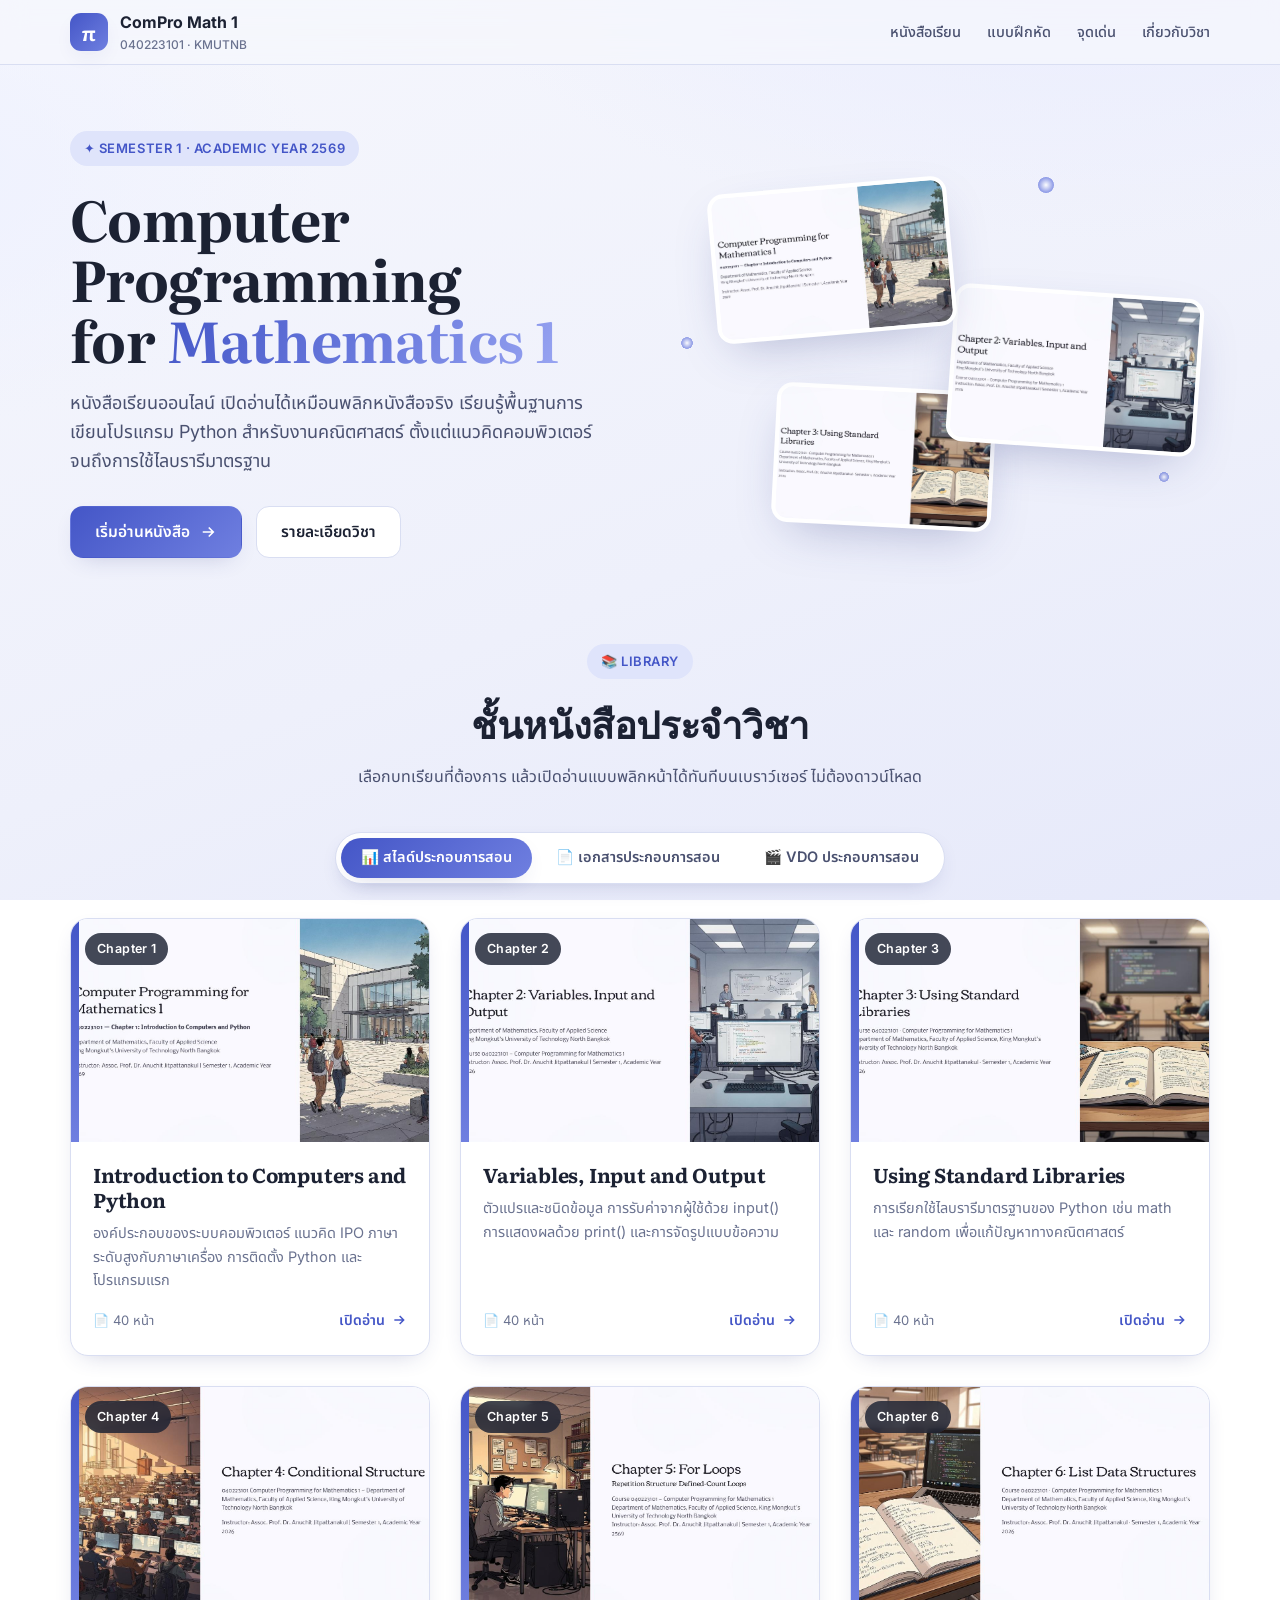
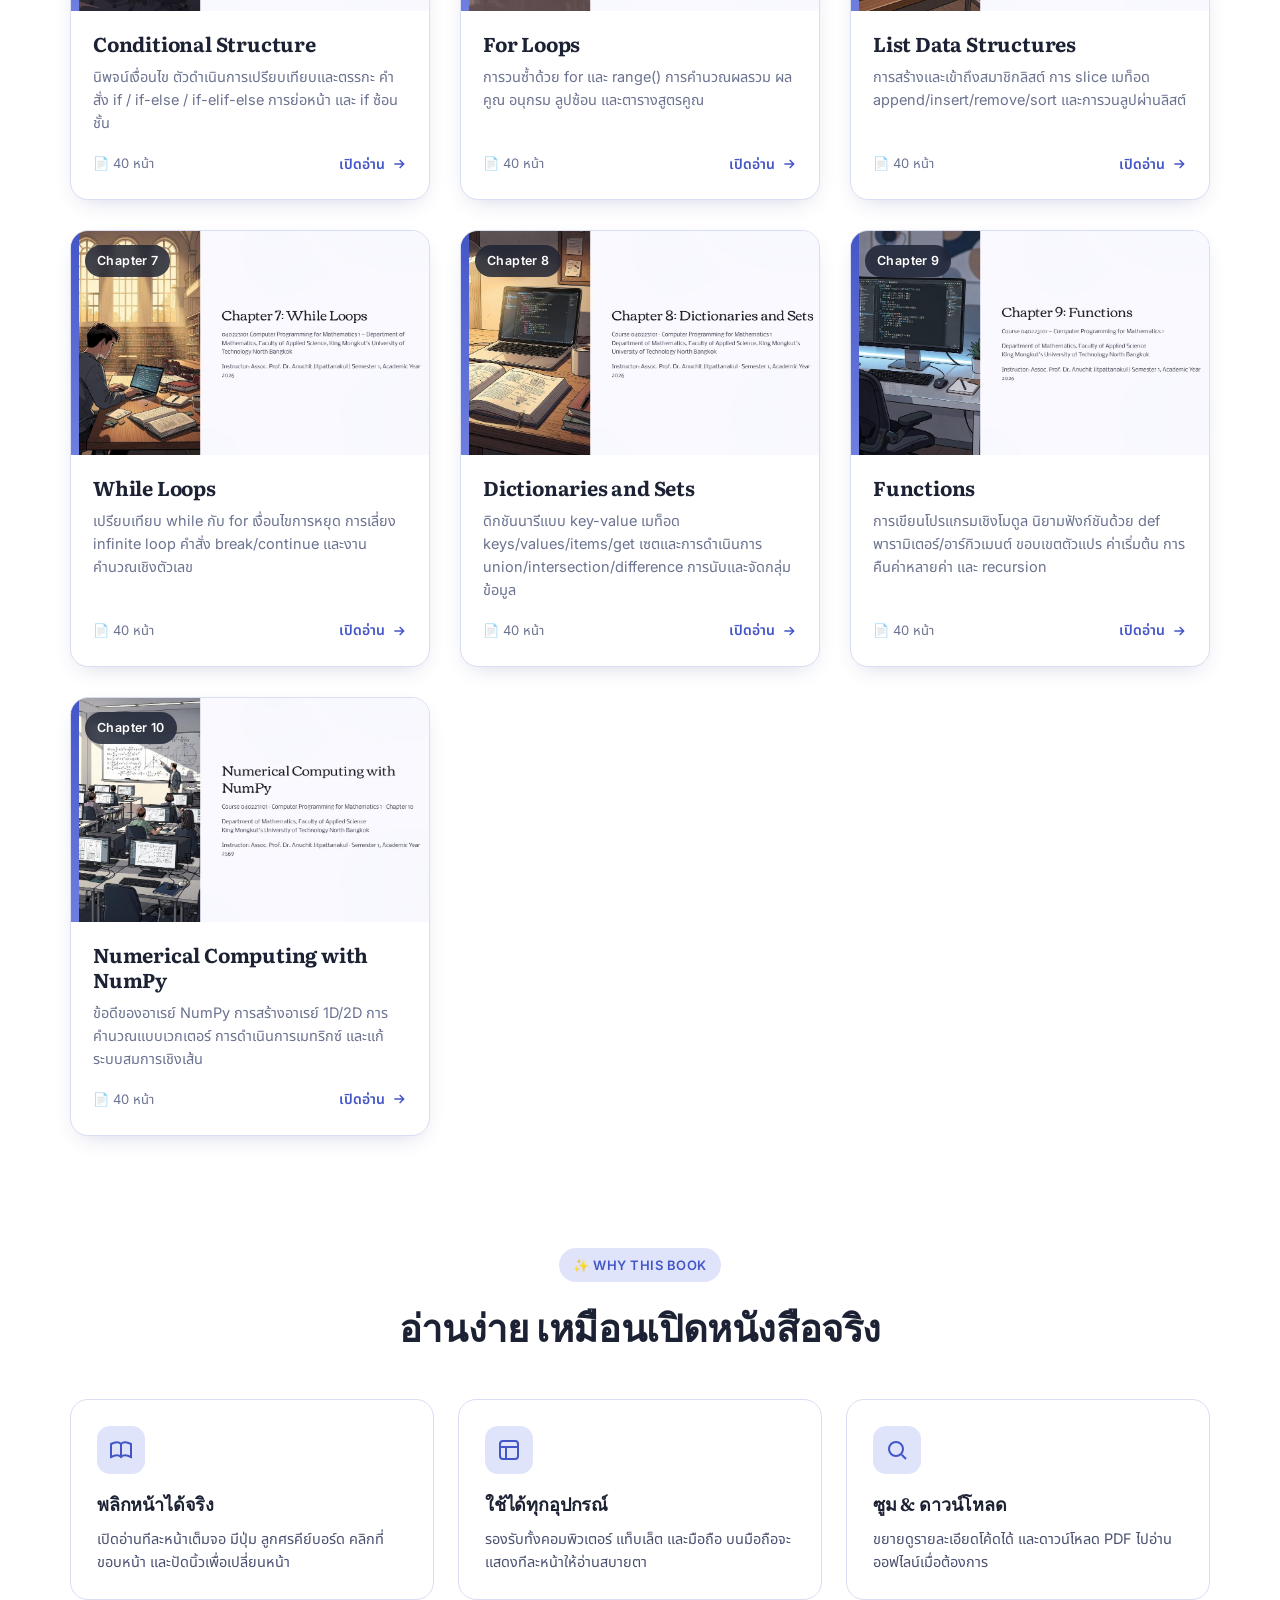
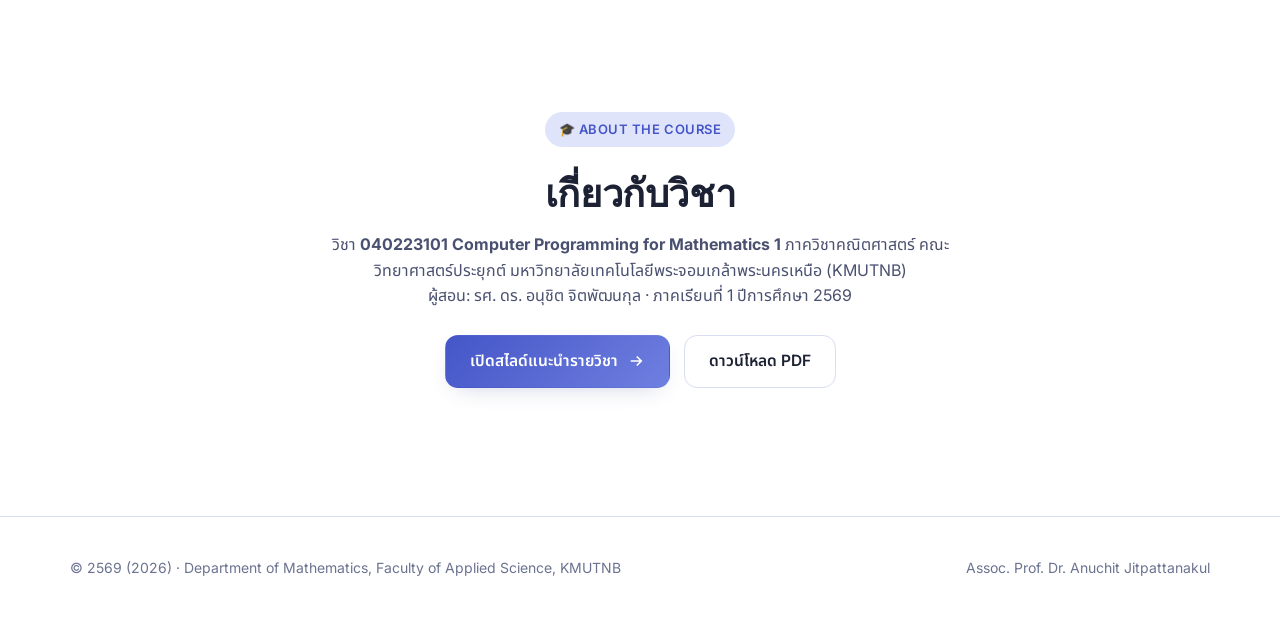
==== commit 620866ab: "Add VDO ประกอบการสอน tab to หนังสือเรียน Third tab in the Library segmented toggle listing all 10 ch" ====
--- a/index.html
+++ b/index.html
@@ -26,6 +26,29 @@
     .book-cover .doc-tag { position: absolute; top: 12px; left: 12px; z-index: 2;
       font-size: 11.5px; font-weight: 600; padding: 3px 10px; border-radius: 999px;
       background: rgba(255,255,255,.92); color: var(--accent); box-shadow: var(--shadow-sm); }
+    /* การ์ดวิดีโอ */
+    .book-cover .vdo-tag { position: absolute; top: 12px; left: 12px; z-index: 2;
+      font-size: 11.5px; font-weight: 700; padding: 3px 10px; border-radius: 999px;
+      background: #ff0000; color: #fff; box-shadow: var(--shadow-sm); letter-spacing: .02em; }
+    .book-cover .play-badge { position: absolute; inset: 0; z-index: 2; margin: auto;
+      width: 60px; height: 60px; border-radius: 50%; background: rgba(255,0,0,.92);
+      display: grid; place-items: center; box-shadow: 0 6px 20px rgba(0,0,0,.28);
+      transition: transform .2s ease, background .2s ease; }
+    .book-cover .play-badge::before { content: ""; width: 0; height: 0; margin-left: 4px;
+      border-style: solid; border-width: 11px 0 11px 19px; border-color: transparent transparent transparent #fff; }
+    .book:hover .book-cover .play-badge { transform: scale(1.08); background: #ff0000; }
+    .open.vdo { color: #c4302b; }
+    /* การ์ด "เร็ว ๆ นี้" */
+    .book.soon { opacity: .58; pointer-events: none; }
+    .book.soon .book-cover img { filter: grayscale(.55); }
+    .soon-tag { font-size: 13px; font-weight: 600; color: var(--muted); }
+    /* แถบแท็บ: เลื่อนแนวนอนได้เมื่อจอแคบ (3 แท็บไม่พอดี) */
+    @media (max-width: 720px) {
+      .seg-wrap { overflow-x: auto; -webkit-overflow-scrolling: touch; padding-bottom: 4px; }
+      .seg-wrap::-webkit-scrollbar { height: 0; }
+      .segmented { font-size: 13px; }
+      .segmented button { padding: 8px 14px; }
+    }
   </style>
 </head>
 <body>
@@ -90,6 +113,7 @@
         <div class="segmented" id="bookTabs">
           <button type="button" class="seg-active" data-shelf="slides">📊 สไลด์ประกอบการสอน</button>
           <button type="button" data-shelf="docs">📄 เอกสารประกอบการสอน</button>
+          <button type="button" data-shelf="videos">🎬 VDO ประกอบการสอน</button>
         </div>
       </div>
 
@@ -468,6 +492,183 @@
             </div>
           </div>
         </a>
+
+      </div>
+
+      <div class="shelf" id="shelf-videos" hidden>
+
+        <a class="book" href="https://www.youtube.com/watch?v=U_PFmEUDML8" target="_blank" rel="noopener">
+          <div class="book-cover">
+            <span class="spine"></span>
+            <span class="vdo-tag">▶ VDO</span>
+            <img src="assets/img/covers/chapter-1.jpg" alt="ปกวิดีโอบทที่ 1" />
+            <span class="play-badge" aria-hidden="true"></span>
+            <span class="ch-badge">บทที่ 1</span>
+          </div>
+          <div class="book-body">
+            <h3>Introduction to Computers and Python</h3>
+            <p>องค์ประกอบของระบบคอมพิวเตอร์ แนวคิด IPO ภาษาระดับสูงกับภาษาเครื่อง การติดตั้ง Python และโปรแกรมแรก</p>
+            <div class="book-meta">
+              <span class="pages">🎬 วิดีโอบรรยาย</span>
+              <span class="open vdo">ดูบน YouTube
+                <svg width="16" height="16" viewBox="0 0 24 24" fill="none" stroke="currentColor" stroke-width="2.2"><path d="M5 12h14M13 6l6 6-6 6"/></svg>
+              </span>
+            </div>
+          </div>
+        </a>
+
+        <div class="book soon">
+          <div class="book-cover">
+            <span class="spine"></span>
+            <span class="vdo-tag">▶ VDO</span>
+            <img src="assets/img/covers/chapter-2.jpg" alt="ปกวิดีโอบทที่ 2" />
+            <span class="ch-badge">บทที่ 2</span>
+          </div>
+          <div class="book-body">
+            <h3>Variables, Input and Output</h3>
+            <p>ตัวแปรและชนิดข้อมูล การรับค่าจากผู้ใช้ด้วย input() การแสดงผลด้วย print() และการจัดรูปแบบข้อความ</p>
+            <div class="book-meta">
+              <span class="pages">🎬 วิดีโอบรรยาย</span>
+              <span class="open soon-tag">เร็ว ๆ นี้</span>
+            </div>
+          </div>
+        </div>
+
+        <div class="book soon">
+          <div class="book-cover">
+            <span class="spine"></span>
+            <span class="vdo-tag">▶ VDO</span>
+            <img src="assets/img/covers/chapter-3.jpg" alt="ปกวิดีโอบทที่ 3" />
+            <span class="ch-badge">บทที่ 3</span>
+          </div>
+          <div class="book-body">
+            <h3>Using Standard Libraries</h3>
+            <p>การเรียกใช้ไลบรารีมาตรฐานของ Python เช่น math และ random เพื่อแก้ปัญหาทางคณิตศาสตร์</p>
+            <div class="book-meta">
+              <span class="pages">🎬 วิดีโอบรรยาย</span>
+              <span class="open soon-tag">เร็ว ๆ นี้</span>
+            </div>
+          </div>
+        </div>
+
+        <div class="book soon">
+          <div class="book-cover">
+            <span class="spine"></span>
+            <span class="vdo-tag">▶ VDO</span>
+            <img src="assets/img/covers/chapter-4.jpg" alt="ปกวิดีโอบทที่ 4" />
+            <span class="ch-badge">บทที่ 4</span>
+          </div>
+          <div class="book-body">
+            <h3>Conditional Structure</h3>
+            <p>นิพจน์เงื่อนไข ตัวดำเนินการเปรียบเทียบและตรรกะ คำสั่ง if / if-else / if-elif-else การย่อหน้า และ if ซ้อนชั้น</p>
+            <div class="book-meta">
+              <span class="pages">🎬 วิดีโอบรรยาย</span>
+              <span class="open soon-tag">เร็ว ๆ นี้</span>
+            </div>
+          </div>
+        </div>
+
+        <div class="book soon">
+          <div class="book-cover">
+            <span class="spine"></span>
+            <span class="vdo-tag">▶ VDO</span>
+            <img src="assets/img/covers/chapter-5.jpg" alt="ปกวิดีโอบทที่ 5" />
+            <span class="ch-badge">บทที่ 5</span>
+          </div>
+          <div class="book-body">
+            <h3>For Loops</h3>
+            <p>การวนซ้ำด้วย for และ range() การคำนวณผลรวม ผลคูณ อนุกรม ลูปซ้อน และตารางสูตรคูณ</p>
+            <div class="book-meta">
+              <span class="pages">🎬 วิดีโอบรรยาย</span>
+              <span class="open soon-tag">เร็ว ๆ นี้</span>
+            </div>
+          </div>
+        </div>
+
+        <div class="book soon">
+          <div class="book-cover">
+            <span class="spine"></span>
+            <span class="vdo-tag">▶ VDO</span>
+            <img src="assets/img/covers/chapter-6.jpg" alt="ปกวิดีโอบทที่ 6" />
+            <span class="ch-badge">บทที่ 6</span>
+          </div>
+          <div class="book-body">
+            <h3>List Data Structures</h3>
+            <p>การสร้างและเข้าถึงสมาชิกลิสต์ การ slice เมท็อด append/insert/remove/sort และการวนลูปผ่านลิสต์</p>
+            <div class="book-meta">
+              <span class="pages">🎬 วิดีโอบรรยาย</span>
+              <span class="open soon-tag">เร็ว ๆ นี้</span>
+            </div>
+          </div>
+        </div>
+
+        <div class="book soon">
+          <div class="book-cover">
+            <span class="spine"></span>
+            <span class="vdo-tag">▶ VDO</span>
+            <img src="assets/img/covers/chapter-7.jpg" alt="ปกวิดีโอบทที่ 7" />
+            <span class="ch-badge">บทที่ 7</span>
+          </div>
+          <div class="book-body">
+            <h3>While Loops</h3>
+            <p>เปรียบเทียบ while กับ for เงื่อนไขการหยุด การเลี่ยง infinite loop คำสั่ง break/continue และงานคำนวณเชิงตัวเลข</p>
+            <div class="book-meta">
+              <span class="pages">🎬 วิดีโอบรรยาย</span>
+              <span class="open soon-tag">เร็ว ๆ นี้</span>
+            </div>
+          </div>
+        </div>
+
+        <div class="book soon">
+          <div class="book-cover">
+            <span class="spine"></span>
+            <span class="vdo-tag">▶ VDO</span>
+            <img src="assets/img/covers/chapter-8.jpg" alt="ปกวิดีโอบทที่ 8" />
+            <span class="ch-badge">บทที่ 8</span>
+          </div>
+          <div class="book-body">
+            <h3>Dictionaries and Sets</h3>
+            <p>ดิกชันนารีแบบ key-value เมท็อด keys/values/items/get เซตและการดำเนินการ union/intersection/difference การนับและจัดกลุ่มข้อมูล</p>
+            <div class="book-meta">
+              <span class="pages">🎬 วิดีโอบรรยาย</span>
+              <span class="open soon-tag">เร็ว ๆ นี้</span>
+            </div>
+          </div>
+        </div>
+
+        <div class="book soon">
+          <div class="book-cover">
+            <span class="spine"></span>
+            <span class="vdo-tag">▶ VDO</span>
+            <img src="assets/img/covers/chapter-9.jpg" alt="ปกวิดีโอบทที่ 9" />
+            <span class="ch-badge">บทที่ 9</span>
+          </div>
+          <div class="book-body">
+            <h3>Functions</h3>
+            <p>การเขียนโปรแกรมเชิงโมดูล นิยามฟังก์ชันด้วย def พารามิเตอร์/อาร์กิวเมนต์ ขอบเขตตัวแปร ค่าเริ่มต้น การคืนค่าหลายค่า และ recursion</p>
+            <div class="book-meta">
+              <span class="pages">🎬 วิดีโอบรรยาย</span>
+              <span class="open soon-tag">เร็ว ๆ นี้</span>
+            </div>
+          </div>
+        </div>
+
+        <div class="book soon">
+          <div class="book-cover">
+            <span class="spine"></span>
+            <span class="vdo-tag">▶ VDO</span>
+            <img src="assets/img/covers/chapter-10.jpg" alt="ปกวิดีโอบทที่ 10" />
+            <span class="ch-badge">บทที่ 10</span>
+          </div>
+          <div class="book-body">
+            <h3>Numerical Computing with NumPy</h3>
+            <p>ข้อดีของอาเรย์ NumPy การสร้างอาเรย์ 1D/2D การคำนวณแบบเวกเตอร์ การดำเนินการเมทริกซ์ และแก้ระบบสมการเชิงเส้น</p>
+            <div class="book-meta">
+              <span class="pages">🎬 วิดีโอบรรยาย</span>
+              <span class="open soon-tag">เร็ว ๆ นี้</span>
+            </div>
+          </div>
+        </div>
 
       </div>
     </div>
@@ -530,27 +731,30 @@
     </div>
   </footer>
   <script>
-    // สลับชั้นหนังสือ: สไลด์ / เอกสาร
+    // สลับชั้นหนังสือ: สไลด์ / เอกสาร / วิดีโอ
     (function () {
       var tabs = document.getElementById('bookTabs');
       if (!tabs) return;
-      var shelves = { slides: document.getElementById('shelf-slides'),
-                      docs:   document.getElementById('shelf-docs') };
+      var shelves = {
+        slides: document.getElementById('shelf-slides'),
+        docs:   document.getElementById('shelf-docs'),
+        videos: document.getElementById('shelf-videos')
+      };
+      var hashFor = { slides: '#books', docs: '#docs', videos: '#videos' };
+      function activate(key) {
+        Array.prototype.forEach.call(tabs.querySelectorAll('button'), function (b) {
+          b.classList.toggle('seg-active', b.getAttribute('data-shelf') === key);
+        });
+        for (var k in shelves) { if (shelves[k]) shelves[k].hidden = (k !== key); }
+        if (history.replaceState) history.replaceState(null, '', hashFor[key] || '#books');
+      }
       tabs.addEventListener('click', function (e) {
         var btn = e.target.closest('button[data-shelf]');
-        if (!btn) return;
-        var key = btn.getAttribute('data-shelf');
-        Array.prototype.forEach.call(tabs.querySelectorAll('button'), function (b) {
-          b.classList.toggle('seg-active', b === btn);
-        });
-        for (var k in shelves) { if (shelves[k]) shelves[k].hidden = (k !== key); }
-        if (history.replaceState) history.replaceState(null, '', key === 'docs' ? '#docs' : '#books');
+        if (btn) activate(btn.getAttribute('data-shelf'));
       });
-      // เปิดแท็บเอกสารอัตโนมัติเมื่อเข้าด้วย #docs
-      if (location.hash === '#docs') {
-        var b = tabs.querySelector('button[data-shelf="docs"]');
-        if (b) b.click();
-      }
+      // เปิดแท็บตาม #hash เมื่อโหลดหน้า
+      var byHash = { '#docs': 'docs', '#videos': 'videos' };
+      if (byHash[location.hash]) activate(byHash[location.hash]);
     })();
   </script>
 </body>
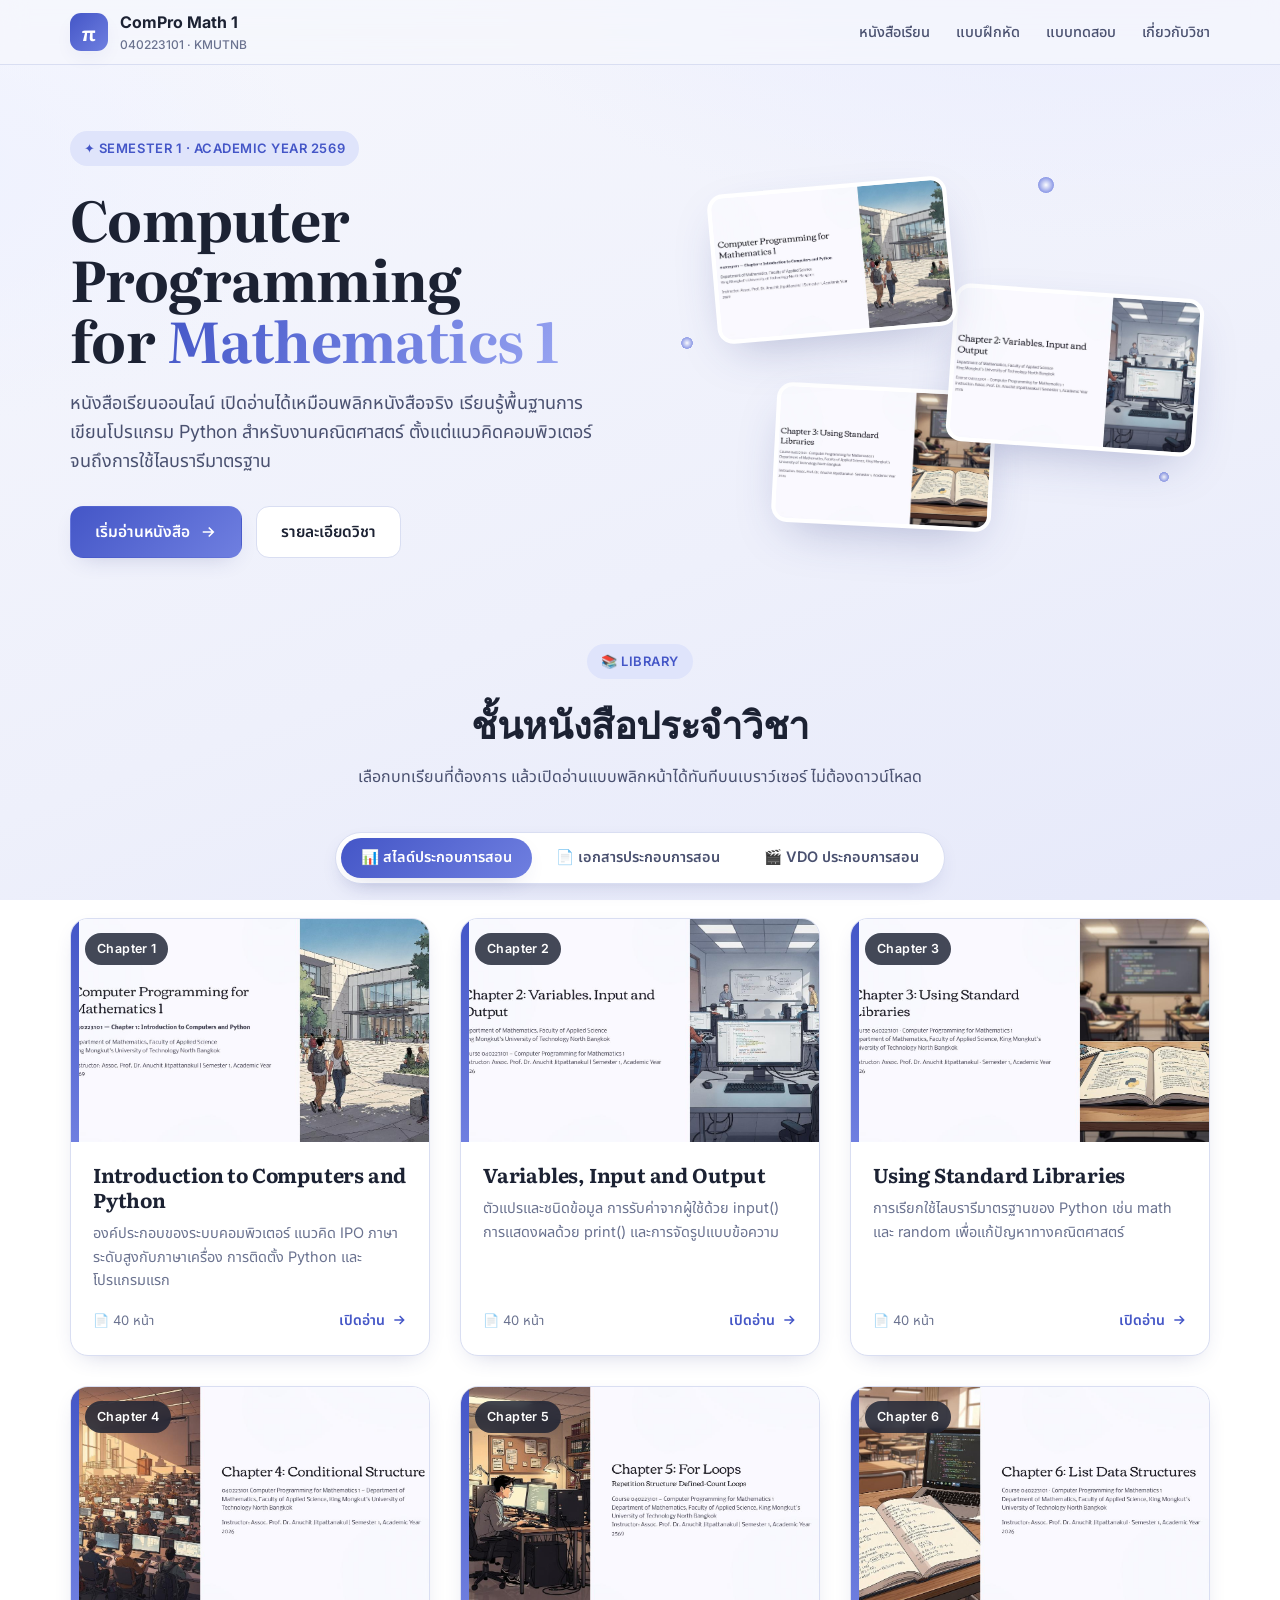
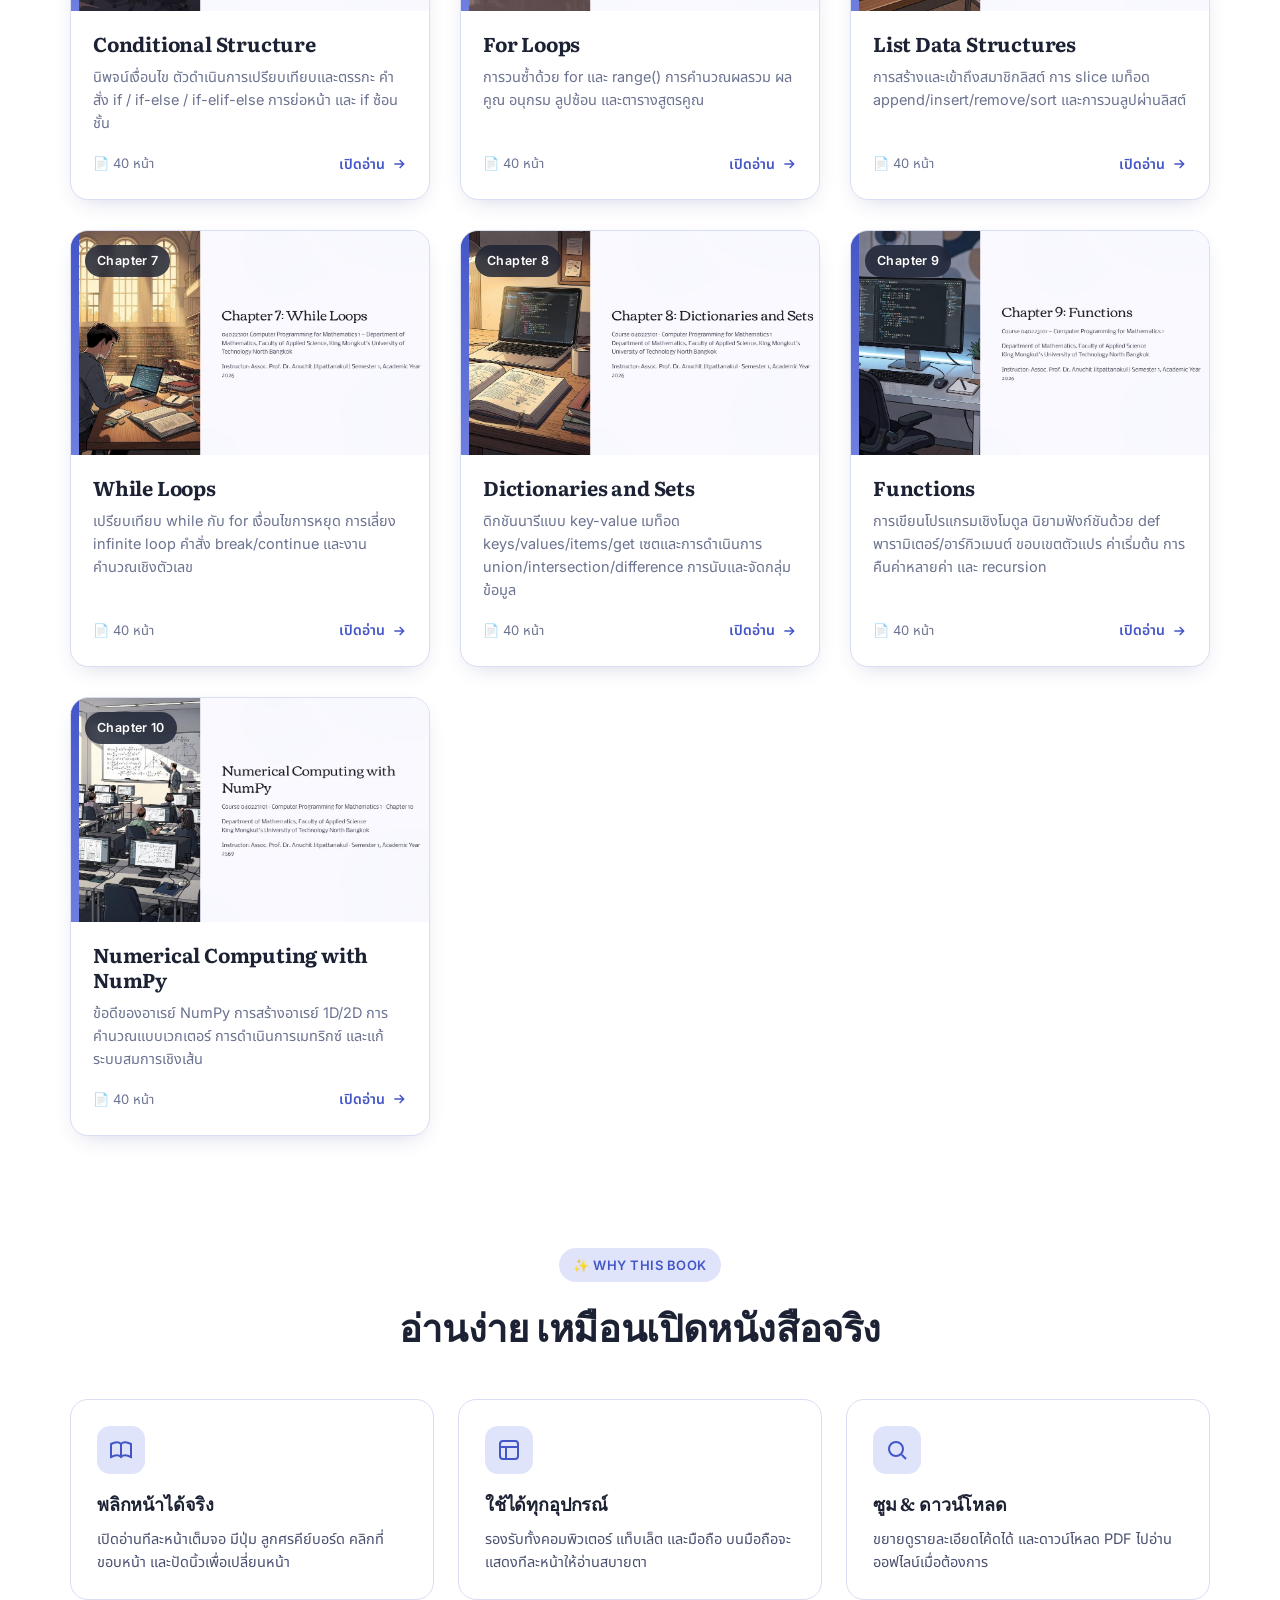
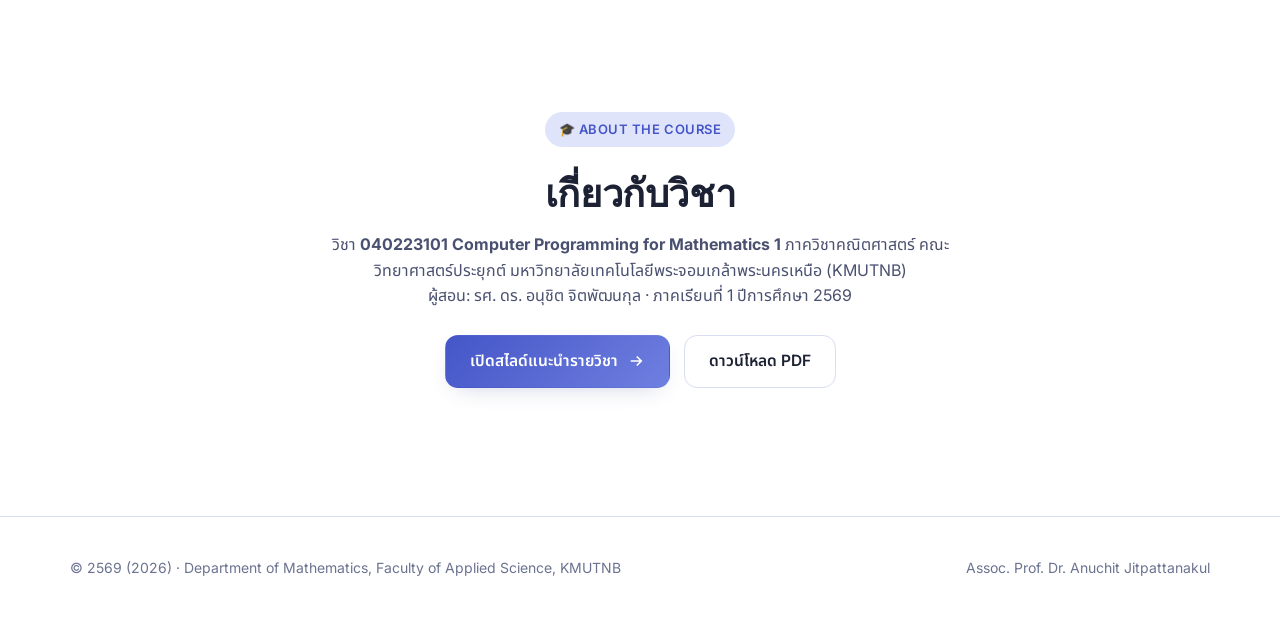
==== commit 6c65d180: "เพิ่มแบบทดสอบท้ายบท (MCQ) + ระบบความก้าวหน้าและเหรียญ - quizzes.html: หน้ารวมแบบทดสอบ มีแถบความก้าวห" ====
--- a/index.html
+++ b/index.html
@@ -64,7 +64,7 @@
       <nav class="topnav">
         <a href="#books">หนังสือเรียน</a>
         <a href="exercises.html">แบบฝึกหัด</a>
-        <a href="#features">จุดเด่น</a>
+        <a href="quizzes.html">แบบทดสอบ</a>
         <a href="#about">เกี่ยวกับวิชา</a>
       </nav>
     </div>
@@ -497,7 +497,7 @@
 
       <div class="shelf" id="shelf-videos" hidden>
 
-        <a class="book" href="https://www.youtube.com/watch?v=U_PFmEUDML8" target="_blank" rel="noopener">
+        <a class="book" href="https://www.youtube.com/watch?v=8aODDS-cvmM" target="_blank" rel="noopener">
           <div class="book-cover">
             <span class="spine"></span>
             <span class="vdo-tag">▶ VDO</span>
@@ -517,11 +517,12 @@
           </div>
         </a>
 
-        <div class="book soon">
+        <a class="book" href="https://www.youtube.com/watch?v=A6IVnp2pHlQ" target="_blank" rel="noopener">
           <div class="book-cover">
             <span class="spine"></span>
             <span class="vdo-tag">▶ VDO</span>
             <img src="assets/img/covers/chapter-2.jpg" alt="ปกวิดีโอบทที่ 2" />
+            <span class="play-badge" aria-hidden="true"></span>
             <span class="ch-badge">บทที่ 2</span>
           </div>
           <div class="book-body">
@@ -529,16 +530,19 @@
             <p>ตัวแปรและชนิดข้อมูล การรับค่าจากผู้ใช้ด้วย input() การแสดงผลด้วย print() และการจัดรูปแบบข้อความ</p>
             <div class="book-meta">
               <span class="pages">🎬 วิดีโอบรรยาย</span>
-              <span class="open soon-tag">เร็ว ๆ นี้</span>
-            </div>
-          </div>
-        </div>
-
-        <div class="book soon">
+              <span class="open vdo">ดูบน YouTube
+                <svg width="16" height="16" viewBox="0 0 24 24" fill="none" stroke="currentColor" stroke-width="2.2"><path d="M5 12h14M13 6l6 6-6 6"/></svg>
+              </span>
+            </div>
+          </div>
+        </a>
+
+        <a class="book" href="https://www.youtube.com/watch?v=VZgz2jLI8cU" target="_blank" rel="noopener">
           <div class="book-cover">
             <span class="spine"></span>
             <span class="vdo-tag">▶ VDO</span>
             <img src="assets/img/covers/chapter-3.jpg" alt="ปกวิดีโอบทที่ 3" />
+            <span class="play-badge" aria-hidden="true"></span>
             <span class="ch-badge">บทที่ 3</span>
           </div>
           <div class="book-body">
@@ -546,16 +550,19 @@
             <p>การเรียกใช้ไลบรารีมาตรฐานของ Python เช่น math และ random เพื่อแก้ปัญหาทางคณิตศาสตร์</p>
             <div class="book-meta">
               <span class="pages">🎬 วิดีโอบรรยาย</span>
-              <span class="open soon-tag">เร็ว ๆ นี้</span>
-            </div>
-          </div>
-        </div>
-
-        <div class="book soon">
+              <span class="open vdo">ดูบน YouTube
+                <svg width="16" height="16" viewBox="0 0 24 24" fill="none" stroke="currentColor" stroke-width="2.2"><path d="M5 12h14M13 6l6 6-6 6"/></svg>
+              </span>
+            </div>
+          </div>
+        </a>
+
+        <a class="book" href="https://www.youtube.com/watch?v=sht5bOnMiaI" target="_blank" rel="noopener">
           <div class="book-cover">
             <span class="spine"></span>
             <span class="vdo-tag">▶ VDO</span>
             <img src="assets/img/covers/chapter-4.jpg" alt="ปกวิดีโอบทที่ 4" />
+            <span class="play-badge" aria-hidden="true"></span>
             <span class="ch-badge">บทที่ 4</span>
           </div>
           <div class="book-body">
@@ -563,16 +570,19 @@
             <p>นิพจน์เงื่อนไข ตัวดำเนินการเปรียบเทียบและตรรกะ คำสั่ง if / if-else / if-elif-else การย่อหน้า และ if ซ้อนชั้น</p>
             <div class="book-meta">
               <span class="pages">🎬 วิดีโอบรรยาย</span>
-              <span class="open soon-tag">เร็ว ๆ นี้</span>
-            </div>
-          </div>
-        </div>
-
-        <div class="book soon">
+              <span class="open vdo">ดูบน YouTube
+                <svg width="16" height="16" viewBox="0 0 24 24" fill="none" stroke="currentColor" stroke-width="2.2"><path d="M5 12h14M13 6l6 6-6 6"/></svg>
+              </span>
+            </div>
+          </div>
+        </a>
+
+        <a class="book" href="https://www.youtube.com/watch?v=c_5Z43TTSbc" target="_blank" rel="noopener">
           <div class="book-cover">
             <span class="spine"></span>
             <span class="vdo-tag">▶ VDO</span>
             <img src="assets/img/covers/chapter-5.jpg" alt="ปกวิดีโอบทที่ 5" />
+            <span class="play-badge" aria-hidden="true"></span>
             <span class="ch-badge">บทที่ 5</span>
           </div>
           <div class="book-body">
@@ -580,16 +590,19 @@
             <p>การวนซ้ำด้วย for และ range() การคำนวณผลรวม ผลคูณ อนุกรม ลูปซ้อน และตารางสูตรคูณ</p>
             <div class="book-meta">
               <span class="pages">🎬 วิดีโอบรรยาย</span>
-              <span class="open soon-tag">เร็ว ๆ นี้</span>
-            </div>
-          </div>
-        </div>
-
-        <div class="book soon">
+              <span class="open vdo">ดูบน YouTube
+                <svg width="16" height="16" viewBox="0 0 24 24" fill="none" stroke="currentColor" stroke-width="2.2"><path d="M5 12h14M13 6l6 6-6 6"/></svg>
+              </span>
+            </div>
+          </div>
+        </a>
+
+        <a class="book" href="https://www.youtube.com/watch?v=TjpUF82bQNM" target="_blank" rel="noopener">
           <div class="book-cover">
             <span class="spine"></span>
             <span class="vdo-tag">▶ VDO</span>
             <img src="assets/img/covers/chapter-6.jpg" alt="ปกวิดีโอบทที่ 6" />
+            <span class="play-badge" aria-hidden="true"></span>
             <span class="ch-badge">บทที่ 6</span>
           </div>
           <div class="book-body">
@@ -597,16 +610,19 @@
             <p>การสร้างและเข้าถึงสมาชิกลิสต์ การ slice เมท็อด append/insert/remove/sort และการวนลูปผ่านลิสต์</p>
             <div class="book-meta">
               <span class="pages">🎬 วิดีโอบรรยาย</span>
-              <span class="open soon-tag">เร็ว ๆ นี้</span>
-            </div>
-          </div>
-        </div>
-
-        <div class="book soon">
+              <span class="open vdo">ดูบน YouTube
+                <svg width="16" height="16" viewBox="0 0 24 24" fill="none" stroke="currentColor" stroke-width="2.2"><path d="M5 12h14M13 6l6 6-6 6"/></svg>
+              </span>
+            </div>
+          </div>
+        </a>
+
+        <a class="book" href="https://www.youtube.com/watch?v=DO5tbkO5tyk" target="_blank" rel="noopener">
           <div class="book-cover">
             <span class="spine"></span>
             <span class="vdo-tag">▶ VDO</span>
             <img src="assets/img/covers/chapter-7.jpg" alt="ปกวิดีโอบทที่ 7" />
+            <span class="play-badge" aria-hidden="true"></span>
             <span class="ch-badge">บทที่ 7</span>
           </div>
           <div class="book-body">
@@ -614,16 +630,19 @@
             <p>เปรียบเทียบ while กับ for เงื่อนไขการหยุด การเลี่ยง infinite loop คำสั่ง break/continue และงานคำนวณเชิงตัวเลข</p>
             <div class="book-meta">
               <span class="pages">🎬 วิดีโอบรรยาย</span>
-              <span class="open soon-tag">เร็ว ๆ นี้</span>
-            </div>
-          </div>
-        </div>
-
-        <div class="book soon">
+              <span class="open vdo">ดูบน YouTube
+                <svg width="16" height="16" viewBox="0 0 24 24" fill="none" stroke="currentColor" stroke-width="2.2"><path d="M5 12h14M13 6l6 6-6 6"/></svg>
+              </span>
+            </div>
+          </div>
+        </a>
+
+        <a class="book" href="https://www.youtube.com/watch?v=rc6XGDtuoKU" target="_blank" rel="noopener">
           <div class="book-cover">
             <span class="spine"></span>
             <span class="vdo-tag">▶ VDO</span>
             <img src="assets/img/covers/chapter-8.jpg" alt="ปกวิดีโอบทที่ 8" />
+            <span class="play-badge" aria-hidden="true"></span>
             <span class="ch-badge">บทที่ 8</span>
           </div>
           <div class="book-body">
@@ -631,16 +650,19 @@
             <p>ดิกชันนารีแบบ key-value เมท็อด keys/values/items/get เซตและการดำเนินการ union/intersection/difference การนับและจัดกลุ่มข้อมูล</p>
             <div class="book-meta">
               <span class="pages">🎬 วิดีโอบรรยาย</span>
-              <span class="open soon-tag">เร็ว ๆ นี้</span>
-            </div>
-          </div>
-        </div>
-
-        <div class="book soon">
+              <span class="open vdo">ดูบน YouTube
+                <svg width="16" height="16" viewBox="0 0 24 24" fill="none" stroke="currentColor" stroke-width="2.2"><path d="M5 12h14M13 6l6 6-6 6"/></svg>
+              </span>
+            </div>
+          </div>
+        </a>
+
+        <a class="book" href="https://www.youtube.com/watch?v=2Vt2yRwtXjw" target="_blank" rel="noopener">
           <div class="book-cover">
             <span class="spine"></span>
             <span class="vdo-tag">▶ VDO</span>
             <img src="assets/img/covers/chapter-9.jpg" alt="ปกวิดีโอบทที่ 9" />
+            <span class="play-badge" aria-hidden="true"></span>
             <span class="ch-badge">บทที่ 9</span>
           </div>
           <div class="book-body">
@@ -648,16 +670,19 @@
             <p>การเขียนโปรแกรมเชิงโมดูล นิยามฟังก์ชันด้วย def พารามิเตอร์/อาร์กิวเมนต์ ขอบเขตตัวแปร ค่าเริ่มต้น การคืนค่าหลายค่า และ recursion</p>
             <div class="book-meta">
               <span class="pages">🎬 วิดีโอบรรยาย</span>
-              <span class="open soon-tag">เร็ว ๆ นี้</span>
-            </div>
-          </div>
-        </div>
-
-        <div class="book soon">
+              <span class="open vdo">ดูบน YouTube
+                <svg width="16" height="16" viewBox="0 0 24 24" fill="none" stroke="currentColor" stroke-width="2.2"><path d="M5 12h14M13 6l6 6-6 6"/></svg>
+              </span>
+            </div>
+          </div>
+        </a>
+
+        <a class="book" href="https://www.youtube.com/watch?v=KMBphmkHlF8" target="_blank" rel="noopener">
           <div class="book-cover">
             <span class="spine"></span>
             <span class="vdo-tag">▶ VDO</span>
             <img src="assets/img/covers/chapter-10.jpg" alt="ปกวิดีโอบทที่ 10" />
+            <span class="play-badge" aria-hidden="true"></span>
             <span class="ch-badge">บทที่ 10</span>
           </div>
           <div class="book-body">
@@ -665,10 +690,12 @@
             <p>ข้อดีของอาเรย์ NumPy การสร้างอาเรย์ 1D/2D การคำนวณแบบเวกเตอร์ การดำเนินการเมทริกซ์ และแก้ระบบสมการเชิงเส้น</p>
             <div class="book-meta">
               <span class="pages">🎬 วิดีโอบรรยาย</span>
-              <span class="open soon-tag">เร็ว ๆ นี้</span>
-            </div>
-          </div>
-        </div>
+              <span class="open vdo">ดูบน YouTube
+                <svg width="16" height="16" viewBox="0 0 24 24" fill="none" stroke="currentColor" stroke-width="2.2"><path d="M5 12h14M13 6l6 6-6 6"/></svg>
+              </span>
+            </div>
+          </div>
+        </a>
 
       </div>
     </div>
